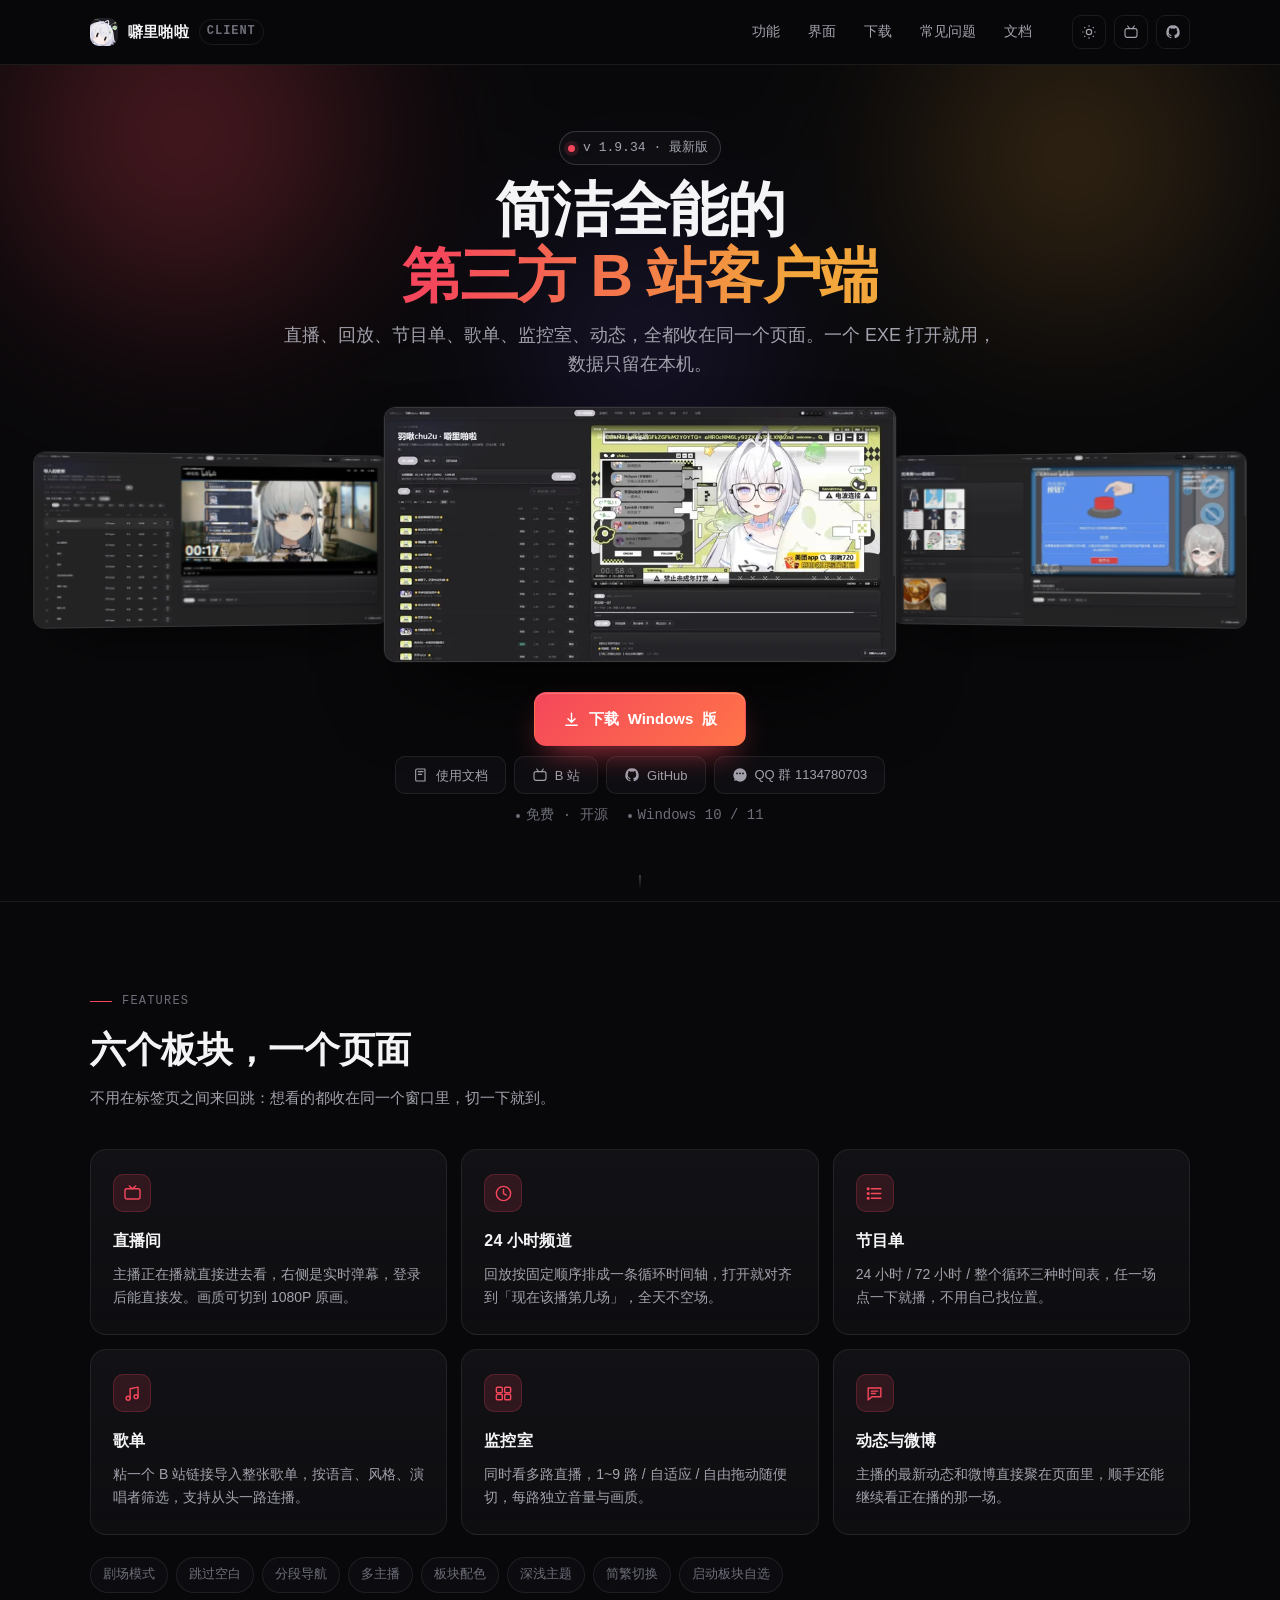
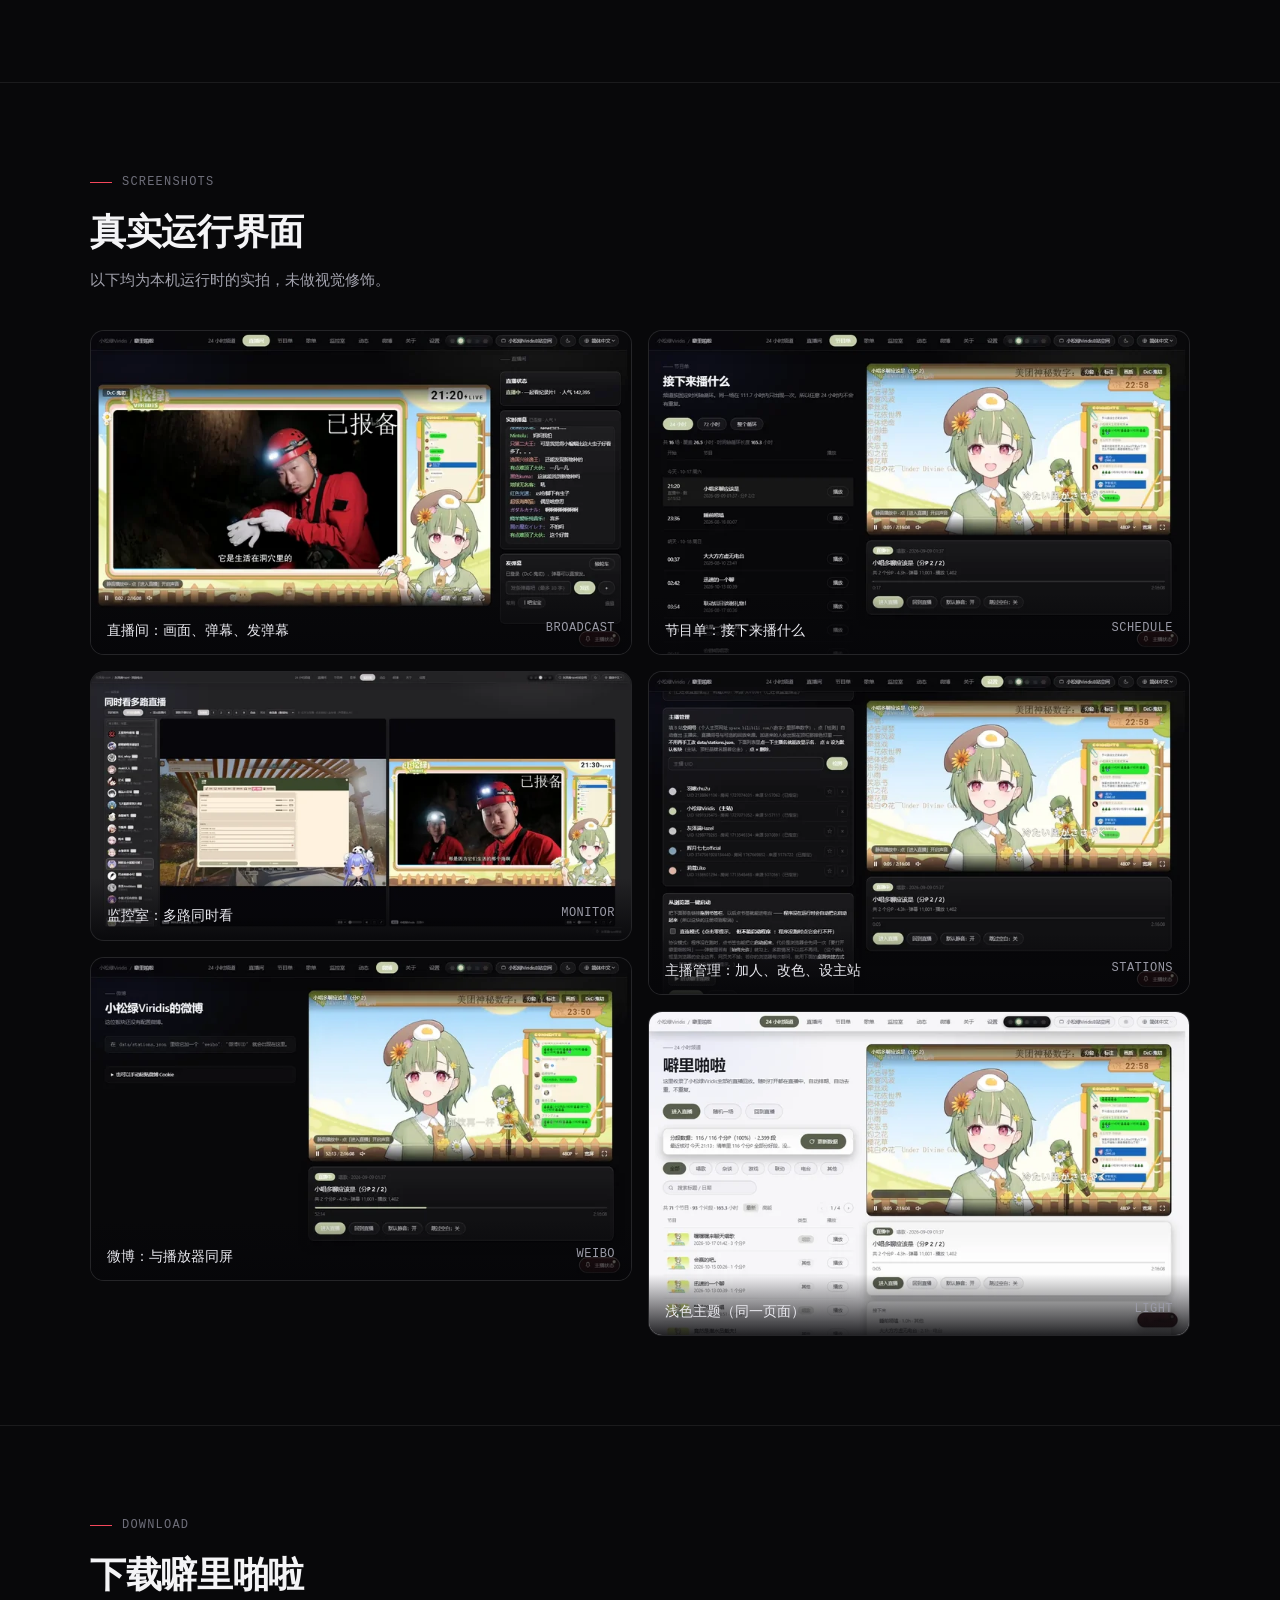
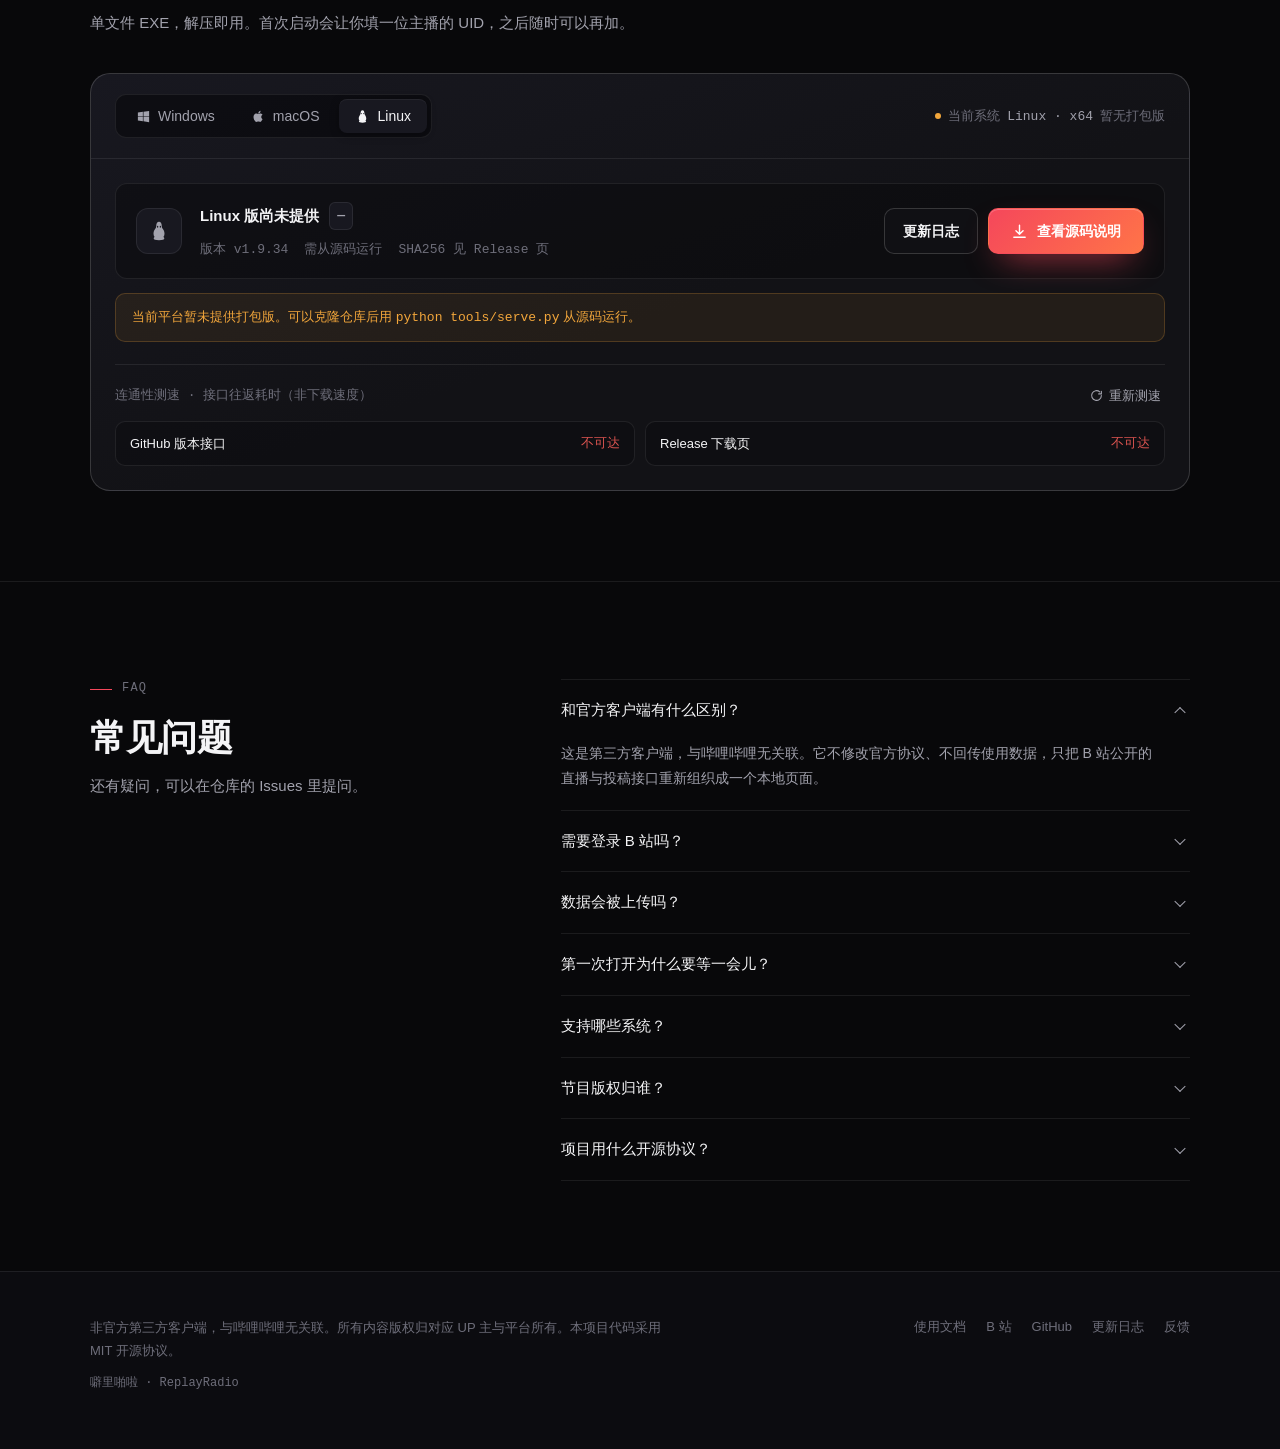
==== site/index.html @ e4dbd7ea "官网：跟随 v1.9.34 更新版本号与软件内更新兜底 version.json" ====
<!DOCTYPE html>
<html lang="zh-CN" data-theme="dark">
<head>
<meta charset="UTF-8" />
<meta name="viewport" content="width=device-width, initial-scale=1" />
<title>噼里啪啦 — 简洁全能的第三方 B 站客户端</title>
<meta name="description" content="噼里啪啦把直播、回放、节目单、歌单、监控室与动态收进同一个页面：一个 EXE 打开即用，不用装插件，数据只留在本机。" />
<meta name="theme-color" content="#08080a" />
<meta property="og:title" content="噼里啪啦 · 第三方 B 站客户端" />
<meta property="og:description" content="简洁全能，让你畅享全新的 B 站体验。六个板块，一个页面。" />
<meta property="og:type" content="website" />
<!-- 官网标签页图标（site/favicon.png）与左上角 logo 同源；EXE/快捷方式图标仍由 tools/make_icon.py 生成 -->
<link rel="icon" type="image/png" href="favicon.png" />
<link rel="apple-touch-icon" href="favicon.png" />
<style>
*,*::before,*::after{box-sizing:border-box}
:root{
  --bg:#08080a; --bg-soft:#0c0c10; --card:#121216; --card-2:#181820;
  --line:rgba(255,255,255,.08); --line-strong:rgba(255,255,255,.16);
  --fg:#f4f4f6; --muted:#a2a2ad; --dim:#6e6e7a;
  --red:#f5475b; --red-soft:rgba(245,71,91,.14); --amber:#f2a63b;
  --radius:16px; --maxw:1180px;
  --font:"PingFang SC","HarmonyOS Sans SC","Microsoft YaHei",-apple-system,BlinkMacSystemFont,"Segoe UI",sans-serif;
  --mono:ui-monospace,"SF Mono","JetBrains Mono",Consolas,monospace;
}
html[data-theme="light"]{
  --bg:#f6f6f8; --bg-soft:#fff; --card:#fff; --card-2:#f1f1f4;
  --line:rgba(12,12,20,.09); --line-strong:rgba(12,12,20,.16);
  --fg:#13131a; --muted:#575763; --dim:#8b8b97;
  --red-soft:rgba(245,71,91,.1);
}
html,body{margin:0}
body{background:var(--bg);color:var(--fg);font-family:var(--font);font-size:16px;line-height:1.65;font-variant-numeric:tabular-nums;
  -webkit-font-smoothing:antialiased;overflow-x:hidden;transition:background .3s,color .3s}
a{color:inherit;text-decoration:none}
img{display:block;max-width:100%}
h1,h2,h3,p{margin:0}
::selection{background:rgba(245,71,91,.3)}

.wrap{max-width:var(--maxw);margin:0 auto;padding:0 clamp(20px,4vw,40px)}

/* ---------- nav ---------- */
.nav{position:sticky;top:0;z-index:50;background:color-mix(in srgb,var(--bg) 78%,transparent);
  border-bottom:1px solid var(--line);backdrop-filter:blur(16px) saturate(140%)}
.nav-in{max-width:var(--maxw);margin:0 auto;padding:0 clamp(20px,4vw,40px);height:64px;
  display:flex;align-items:center;gap:28px}
.brand{display:flex;align-items:center;gap:10px;font-weight:600;letter-spacing:.2px}
.brand svg,.brand .brand-logo{width:28px;height:28px;flex:none}
.brand .brand-logo{border-radius:9px;object-fit:cover;display:block}
.brand b{font-size:15px}
.brand span{font-size:12px;color:var(--dim);font-family:var(--mono);letter-spacing:.08em;
  border:1px solid var(--line);border-radius:999px;padding:2px 7px}
.nav-links{display:flex;gap:4px;margin-left:auto}
.nav-links a{font-size:14px;color:var(--muted);padding:7px 12px;border-radius:8px;transition:.2s}
.nav-links a:hover{color:var(--fg);background:var(--card-2)}
.nav-act{display:flex;align-items:center;gap:8px}
.icon-btn{width:34px;height:34px;display:grid;place-items:center;border:1px solid var(--line);
  background:transparent;color:var(--muted);border-radius:9px;cursor:pointer;transition:.2s}
.icon-btn:hover{color:var(--fg);border-color:var(--line-strong);background:var(--card-2)}
.icon-btn svg{width:16px;height:16px}
html[data-theme="dark"] .i-sun{display:block} html[data-theme="dark"] .i-moon{display:none}
html[data-theme="light"] .i-sun{display:none} html[data-theme="light"] .i-moon{display:block}

/* ---------- hero ---------- */
.hero{position:relative;overflow:hidden;min-height:calc(100svh - 64px);display:flex;align-items:center;
  padding:clamp(20px,2.6vh,36px) 0 clamp(26px,3.4vh,44px)}
.blobs{position:absolute;inset:-20% -10% auto -10%;height:760px;pointer-events:none;z-index:0;filter:blur(70px);
  opacity:.55;transition:opacity .4s}
html[data-theme="light"] .blobs{opacity:.35}
.blobs i{position:absolute;display:block;border-radius:50%}
.blobs i:nth-child(1){width:44vw;height:44vw;left:2%;top:-6%;background:radial-gradient(circle,rgba(245,71,91,.62),transparent 66%);
  animation:drift1 26s ease-in-out infinite alternate}
.blobs i:nth-child(2){width:38vw;height:38vw;right:6%;top:2%;background:radial-gradient(circle,rgba(242,166,59,.42),transparent 68%);
  animation:drift2 31s ease-in-out infinite alternate}
.blobs i:nth-child(3){width:30vw;height:30vw;left:38%;top:34%;background:radial-gradient(circle,rgba(122,92,246,.34),transparent 70%);
  animation:drift3 37s ease-in-out infinite alternate}
@keyframes drift1{to{transform:translate3d(6vw,4vh,0) scale(1.12)}}
@keyframes drift2{to{transform:translate3d(-5vw,6vh,0) scale(1.08)}}
@keyframes drift3{to{transform:translate3d(4vw,-5vh,0) scale(.92)}}
.spot{position:absolute;z-index:1;width:520px;height:520px;left:0;top:0;pointer-events:none;opacity:0;
  background:radial-gradient(circle,rgba(255,255,255,.08),transparent 62%);transform:translate(-50%,-50%);
  transition:opacity .4s}
html[data-theme="light"] .spot{background:radial-gradient(circle,rgba(245,71,91,.1),transparent 62%)}

.hero-wrap{position:relative;z-index:2;display:flex;flex-direction:column;align-items:center;
  text-align:center;width:100%}
.hero-head{max-width:880px}
.chip{display:inline-flex;align-items:center;gap:8px;font-family:var(--mono);font-size:13px;
  color:var(--muted);border:1px solid var(--line-strong);background:color-mix(in srgb,var(--card) 70%,transparent);
  border-radius:999px;padding:5px 12px 5px 8px}
.chip .dot{width:7px;height:7px;border-radius:50%;background:var(--red);box-shadow:0 0 0 4px var(--red-soft);
  animation:pulse 2.4s ease-in-out infinite}
@keyframes pulse{50%{box-shadow:0 0 0 7px transparent}}
h1{font-size:clamp(32px,4.6vw,60px);line-height:1.12;letter-spacing:-.02em;font-weight:700;margin:12px 0 0}
h1 em{font-style:normal;background:linear-gradient(96deg,var(--red) 8%,var(--amber) 82%);
  -webkit-background-clip:text;background-clip:text;color:transparent}
.lede{margin:12px auto 0;font-size:clamp(15px,1.4vw,18px);color:var(--muted);max-width:40em;line-height:1.66}
.cta{display:flex;flex-wrap:wrap;align-items:center;justify-content:center;gap:10px}
.btn{display:inline-flex;align-items:center;gap:9px;height:54px;padding:0 28px;border-radius:12px;
  font-size:15px;font-weight:600;border:1px solid transparent;cursor:pointer;transition:transform .18s,box-shadow .25s,background .25s,border-color .25s}
.btn svg{width:17px;height:17px}
.btn.glow{position:relative;overflow:hidden;color:#fff;
  background:linear-gradient(135deg,#f5475b,#ff7448);
  box-shadow:0 14px 34px -14px rgba(245,71,91,.9),inset 0 1px 0 rgba(255,255,255,.22)}
.btn.glow::after{content:"";position:absolute;inset:0;background:linear-gradient(105deg,transparent 30%,rgba(255,255,255,.35) 48%,transparent 62%);
  transform:translateX(-120%);transition:transform .65s ease}
.btn.glow:hover{transform:translateY(-2px);box-shadow:0 20px 44px -14px rgba(245,71,91,1),inset 0 1px 0 rgba(255,255,255,.28)}
.btn.glow:hover::after{transform:translateX(120%)}
.btn.ghost{background:color-mix(in srgb,var(--card) 80%,transparent);border-color:var(--line-strong);color:var(--fg)}
.btn.ghost:hover{background:var(--card-2);border-color:color-mix(in srgb,var(--fg) 26%,transparent);transform:translateY(-2px)}
.meta-row{display:flex;flex-wrap:wrap;justify-content:center;gap:20px;margin:0;padding:0;list-style:none;
  font-size:14px;color:var(--dim);font-family:var(--mono)}
.meta-row li{display:flex;align-items:center;gap:6px}
.meta-row li::before{content:"";width:4px;height:4px;border-radius:50%;background:var(--dim)}

.hero-stack{position:relative;display:flex;align-items:center;justify-content:center;width:100%;
  margin-top:clamp(6px,1.2vh,14px);perspective:1800px}
.win{position:relative;flex:0 0 auto;border-radius:12px;overflow:hidden;border:1px solid var(--line-strong);
  background:var(--card);box-shadow:0 30px 64px -30px rgba(0,0,0,.9);
  transition:transform .5s cubic-bezier(.2,.7,.2,1),opacity .35s,box-shadow .5s}
html[data-theme="light"] .win{box-shadow:0 30px 64px -34px rgba(20,20,40,.4)}
.win img{display:block;width:100%;height:auto}
.win.main{width:min(clamp(260px,40vw,620px),66vh);z-index:3;
  box-shadow:0 44px 90px -34px rgba(0,0,0,.95),0 0 0 1px rgba(255,255,255,.04)}
.win.side{width:min(clamp(170px,28vw,450px),50vh);z-index:1;opacity:.95}
.win.left{margin-right:-4%;transform:translateY(3%) rotateY(16deg) scale(.94);transform-origin:right center}
.win.right{margin-left:-4%;transform:translateY(3%) rotateY(-16deg) scale(.94);transform-origin:left center}
.win.main:hover{transform:translateY(-5px) scale(1.02)}
.win.left:hover{opacity:1;transform:translateY(1%) rotateY(11deg) scale(.97)}
.win.right:hover{opacity:1;transform:translateY(1%) rotateY(-11deg) scale(.97)}

.hero-foot{margin-top:clamp(10px,1.6vh,20px);display:flex;flex-direction:column;align-items:center;gap:10px}
.linkchips{display:flex;flex-wrap:wrap;justify-content:center;gap:8px}
.linkchip{display:inline-flex;align-items:center;gap:7px;height:38px;padding:0 17px;border-radius:10px;
  border:1px solid var(--line);color:var(--muted);font-size:13px;font-weight:400;
  font-family:var(--font);cursor:pointer;
  background:color-mix(in srgb,var(--card) 70%,transparent);
  transition:transform .2s,color .2s,border-color .2s,background .2s}
.linkchip svg{width:16px;height:16px;flex:none}
.linkchip:hover{color:var(--fg);border-color:color-mix(in srgb,var(--fg) 26%,transparent);
  background:var(--card-2);transform:translateY(-1px)}

.scroll-hint{position:absolute;left:50%;bottom:8px;transform:translateX(-50%);z-index:3;
  display:inline-flex;justify-content:center;padding:4px 10px}
.scroll-hint i{display:block;width:1px;height:14px;background:linear-gradient(var(--dim),transparent);
  animation:hintDrop 2.2s ease-in-out infinite}
@keyframes hintDrop{0%,100%{opacity:.35;transform:translateY(-2px)}50%{opacity:1;transform:translateY(2px)}}

/* ---------- sections ---------- */
.section{position:relative;padding:clamp(52px,7vw,92px) 0;border-top:1px solid var(--line);scroll-margin-top:76px}
.eyebrow{display:flex;align-items:center;gap:10px;font-family:var(--mono);font-size:12px;
  letter-spacing:.1em;color:var(--dim);margin-bottom:16px}
.eyebrow::before{content:"";width:22px;height:1px;background:var(--red)}
h2{font-size:clamp(24px,3.2vw,36px);line-height:1.25;letter-spacing:-.01em;font-weight:700;max-width:22em}
.sub{margin-top:14px;color:var(--muted);max-width:40em;font-size:15px}

.cards{display:grid;grid-template-columns:repeat(3,1fr);gap:14px;margin-top:38px}
.card{position:relative;padding:24px 22px;border:1px solid var(--line);border-radius:var(--radius);
  background:linear-gradient(180deg,var(--card),color-mix(in srgb,var(--card) 60%,transparent));
  transition:transform .25s,border-color .25s,background .25s}
.card:hover{transform:translateY(-4px);border-color:var(--line-strong);background:var(--card-2)}
.card .ic{width:38px;height:38px;border-radius:10px;display:grid;place-items:center;margin-bottom:16px;
  background:var(--red-soft);color:var(--red);border:1px solid rgba(245,71,91,.22)}
.card .ic svg{width:19px;height:19px}
.card h3{font-size:16px;font-weight:600;letter-spacing:.01em}
.card p{margin-top:8px;font-size:14px;color:var(--muted);line-height:1.7}
.card:hover .ic{color:var(--amber);background:rgba(242,166,59,.12);border-color:rgba(242,166,59,.26)}
.pillrow{display:flex;flex-wrap:wrap;gap:8px;margin-top:22px}
.pillrow span{font-family:var(--mono);font-size:13px;color:var(--dim);border:1px solid var(--line);
  border-radius:999px;padding:6px 12px;background:color-mix(in srgb,var(--card) 55%,transparent)}

.gallery{columns:2;column-gap:16px;margin-top:38px}
.gal{position:relative;border:1px solid var(--line);border-radius:14px;overflow:hidden;background:var(--card);
  break-inside:avoid;margin:0 0 16px;
  transition:border-color .25s,transform .45s cubic-bezier(.2,.7,.2,1),box-shadow .45s}
.gal:hover{border-color:var(--line-strong);transform:translateY(-4px) scale(1.05);z-index:2;
  box-shadow:0 30px 66px -28px rgba(0,0,0,.92)}
html[data-theme="light"] .gal:hover{box-shadow:0 30px 66px -30px rgba(20,20,40,.35)}
.gal img{width:100%;height:auto}
.gal figcaption{position:absolute;left:0;right:0;bottom:0;padding:26px 16px 12px;font-size:14px;font-weight:500;color:#e8e8ee;
  background:linear-gradient(transparent,rgba(6,6,9,.88));display:flex;justify-content:space-between;gap:12px}
.gal figcaption span{color:#9a9aa6;font-family:var(--mono);font-size:12px;font-weight:400;letter-spacing:.04em}

/* ---------- download ---------- */
.dl{position:relative;border:1px solid var(--line-strong);border-radius:20px;overflow:hidden;
  background:linear-gradient(160deg,var(--card-2),var(--card) 55%);margin-top:38px}
.dl::before{content:"";position:absolute;inset:-1px -1px auto;height:1px;
  background:linear-gradient(90deg,transparent,rgba(245,71,91,.8),rgba(242,166,59,.7),transparent)}
.dl-top{display:flex;align-items:center;gap:14px;flex-wrap:wrap;padding:20px 24px;border-bottom:1px solid var(--line)}
.dl-tabs{display:flex;gap:4px;padding:4px;border:1px solid var(--line);border-radius:11px;background:color-mix(in srgb,var(--bg) 60%,transparent)}
.dl-tabs button{height:34px;padding:0 16px;border:0;border-radius:8px;background:transparent;color:var(--muted);
  font-family:var(--font);font-size:14px;font-weight:500;cursor:pointer;transition:.2s;display:flex;align-items:center;gap:7px}
.dl-tabs button svg{width:15px;height:15px}
.dl-tabs button[aria-selected="true"]{background:var(--card-2);color:var(--fg);box-shadow:0 1px 0 rgba(255,255,255,.06) inset,0 2px 8px rgba(0,0,0,.35)}
.dl-tabs button:hover:not([aria-selected="true"]){color:var(--fg)}
.detect{margin-left:auto;font-family:var(--mono);font-size:13px;color:var(--dim);display:flex;align-items:center;gap:7px}
.detect b{color:var(--muted);font-weight:500}
.dl-body{padding:24px}
.asset{display:grid;grid-template-columns:auto 1fr auto;gap:18px;align-items:center;padding:18px 20px;
  border:1px solid var(--line);border-radius:12px;background:color-mix(in srgb,var(--bg) 42%,transparent)}
.os-ic{width:46px;height:46px;border-radius:12px;display:grid;place-items:center;background:var(--card-2);
  border:1px solid var(--line);color:var(--muted)}
.os-ic svg{width:22px;height:22px}
.asset h4{margin:0;font-size:15px;font-weight:600;display:flex;align-items:center;gap:10px;flex-wrap:wrap}
.asset h4 code{font-family:var(--mono);font-size:13px;color:var(--muted);background:var(--card-2);
  border:1px solid var(--line);border-radius:6px;padding:2px 7px}
.asset ul{display:flex;flex-wrap:wrap;gap:16px;margin:9px 0 0;padding:0;list-style:none;
  font-size:13px;color:var(--dim);font-family:var(--mono)}
.asset-act{display:flex;align-items:center;gap:10px;justify-content:flex-end}
.asset .btn{height:46px;min-width:136px;justify-content:center;padding:0 22px;font-size:14px;border-radius:10px}
.asset .btn.sm{min-width:0;height:46px;padding:0 18px;font-size:14px}
.warn{margin-top:14px;padding:12px 16px;border-radius:10px;font-size:13px;color:var(--amber);
  background:rgba(242,166,59,.08);border:1px solid rgba(242,166,59,.22);display:none}
.warn.on{display:block}
.mirrors{margin-top:22px;border-top:1px solid var(--line);padding-top:18px}
.mirrors-head{display:flex;align-items:center;justify-content:space-between;gap:12px;flex-wrap:wrap}
.mirrors-head p{font-size:13px;color:var(--dim);font-family:var(--mono)}
.link-btn{background:none;border:0;color:var(--muted);font-family:var(--font);font-size:13px;cursor:pointer;
  display:inline-flex;align-items:center;gap:6px;padding:4px}
.link-btn:hover{color:var(--fg)}
.mirror-list{display:grid;grid-template-columns:repeat(2,1fr);gap:10px;margin-top:12px}
.mirror{display:flex;align-items:center;gap:10px;padding:11px 14px;border:1px solid var(--line);
  border-radius:10px;font-size:13px;background:color-mix(in srgb,var(--bg) 30%,transparent)}
.mirror .nm{flex:1;overflow:hidden;text-overflow:ellipsis;white-space:nowrap}
.mirror .lat{font-family:var(--mono);font-size:13px;color:var(--dim)}
.mirror .lat.ok{color:#4caf7d}.mirror .lat.bad{color:#d9534f}.mirror .lat.run{color:var(--muted)}
/* 国内加速入口：沿用 mirror 行样式，a 标签本身作为可点击下载项 */
.cn-list{display:grid;grid-template-columns:repeat(3,1fr);gap:10px;margin-top:12px}
.cn-item{display:flex;align-items:center;gap:10px;padding:11px 14px;border:1px solid var(--line);
  border-radius:10px;font-size:13px;background:color-mix(in srgb,var(--bg) 30%,transparent);transition:.2s}
.cn-item:hover{border-color:var(--line-strong);background:var(--card-2)}
.cn-item .nm{flex:1;overflow:hidden;text-overflow:ellipsis;white-space:nowrap}
.cn-item .tag{font-family:var(--mono);font-size:12px;color:var(--dim);white-space:nowrap}
.cn-note{margin-top:11px;font-size:12px;line-height:1.7;color:var(--dim)}

/* ---------- faq ---------- */
.faq{display:grid;grid-template-columns:.8fr 1.2fr;gap:clamp(24px,4vw,56px);margin-top:8px}
.faq-list{border-top:1px solid var(--line)}
details{border-bottom:1px solid var(--line)}
details summary{cursor:pointer;list-style:none;padding:18px 34px 18px 0;position:relative;font-size:15px;font-weight:500}
details summary::-webkit-details-marker{display:none}
details summary::after{content:"";position:absolute;right:6px;top:50%;width:8px;height:8px;
  border-right:1.5px solid var(--muted);border-bottom:1.5px solid var(--muted);
  transform:translateY(-70%) rotate(45deg);transition:transform .25s}
details[open] summary::after{transform:translateY(-30%) rotate(225deg)}
details p{padding:0 32px 18px 0;margin:0;font-size:14px;color:var(--muted);line-height:1.8}

/* ---------- footer ---------- */
footer{border-top:1px solid var(--line);padding:44px 0 56px;background:var(--bg-soft)}
.foot{display:flex;justify-content:space-between;gap:28px;flex-wrap:wrap;font-size:13px;color:var(--dim)}
.foot-links{display:flex;gap:20px;flex-wrap:wrap}
.foot-links a:hover{color:var(--fg)}
.foot-note{max-width:44em;line-height:1.8}

.reveal{transition:opacity .7s cubic-bezier(.2,.7,.2,1),transform .7s cubic-bezier(.2,.7,.2,1)}
.reveal:not(.in){opacity:0;transform:translateY(18px)}
@media (prefers-reduced-motion:reduce){
  *{animation-duration:.001ms!important;animation-iteration-count:1!important;transition-duration:.001ms!important}
  .reveal{opacity:1;transform:none}
}
@media (max-height:820px){
  h1{font-size:clamp(30px,3.9vw,48px)}
  .lede{font-size:15px;margin-top:11px}
  .hero-stack{margin-top:8px}
  .hero-foot{margin-top:10px;gap:9px}
  .meta-row{display:none}
}
@media (max-width:980px){
  .win.side{display:none}
  .win.main{width:min(92vw,560px)}
  .scroll-hint{display:none}
  .cards{grid-template-columns:repeat(2,1fr)}
  .faq{grid-template-columns:1fr}
  .nav-links{display:none}
  .blobs{height:520px}
}
@media (max-height:760px){
  .scroll-hint{display:none}
}
@media (max-width:680px){
  .cards{grid-template-columns:1fr}
  .gallery{columns:1}
  .mirror-list,.cn-list{grid-template-columns:1fr}
  .asset{grid-template-columns:1fr;gap:12px}
  .os-ic{display:none}
  .asset-act{grid-column:1/-1;width:100%;justify-content:stretch}
  .asset-act .btn{flex:1 1 0}
  .detect{margin-left:0;width:100%}
  .cta .btn{flex:1 1 100%;justify-content:center}
  .dl-body{padding:18px}
  .meta-row{gap:8px 14px;font-size:13px}
  .frame-bar{height:28px}
}
/* 200% 缩放等极矮视口：主下载按钮必须仍在首屏内（只压缩竖向占位，不改构图与入口） */
@media (max-height:560px){
  .hero{align-items:flex-start;padding:10px 0 14px}
  h1{font-size:clamp(26px,3.2vw,34px);margin-top:8px}
  .lede{margin-top:8px;line-height:1.5}
  .hero-stack{margin-top:6px}
  .win{margin:0}
  .win.main{width:min(36vw,260px)}
  .hero-foot{margin-top:8px}
}
</style>
</head>
<body>

<header class="nav">
  <div class="nav-in">
    <a class="brand" href="#top" aria-label="噼里啪啦 首页">
      <img class="brand-logo" src="assets/brand-logo.webp" alt="" aria-hidden="true" />
      <b>噼里啪啦</b><span>CLIENT</span>
    </a>
    <nav class="nav-links" aria-label="主导航">
      <a href="#features">功能</a>
      <a href="#shots">界面</a>
      <a href="#download">下载</a>
      <a href="#faq">常见问题</a>
      <a href="https://github.com/DcC176/replay-radio#readme" target="_blank" rel="noopener">文档</a>
    </nav>
    <div class="nav-act">
      <button class="icon-btn" id="themeBtn" aria-label="切换深浅主题" title="切换主题">
        <svg class="i-sun" viewBox="0 0 24 24" fill="none" stroke="currentColor" stroke-width="1.7"><circle cx="12" cy="12" r="4"/><path d="M12 2v2M12 20v2M2 12h2M20 12h2M4.9 4.9l1.4 1.4M17.7 17.7l1.4 1.4M19.1 4.9l-1.4 1.4M6.3 17.7l-1.4 1.4"/></svg>
        <svg class="i-moon" viewBox="0 0 24 24" fill="none" stroke="currentColor" stroke-width="1.7"><path d="M20 14.5A8.5 8.5 0 0 1 9.5 4a8.5 8.5 0 1 0 10.5 10.5z"/></svg>
      </button>
      <a class="icon-btn" href="https://space.bilibili.com/378582162" target="_blank" rel="noopener" aria-label="B 站主页" title="B 站主页">
        <svg viewBox="0 0 24 24" fill="none" stroke="currentColor" stroke-width="1.7" stroke-linecap="round" stroke-linejoin="round"><rect x="3" y="7" width="18" height="13" rx="3"/><path d="M7 3l3 4M17 3l-3 4"/></svg>
      </a>
      <a class="icon-btn" href="https://github.com/DcC176/replay-radio" target="_blank" rel="noopener" aria-label="GitHub 仓库">
        <svg viewBox="0 0 24 24" fill="currentColor"><path d="M12 2a10 10 0 0 0-3.16 19.49c.5.09.68-.22.68-.48v-1.7c-2.78.6-3.37-1.34-3.37-1.34-.45-1.16-1.11-1.47-1.11-1.47-.9-.62.07-.6.07-.6 1 .07 1.53 1.03 1.53 1.03.9 1.52 2.34 1.08 2.91.83.09-.65.35-1.09.63-1.34-2.22-.25-4.55-1.11-4.55-4.94 0-1.09.39-1.98 1.03-2.68-.1-.25-.45-1.27.1-2.65 0 0 .84-.27 2.75 1.02a9.5 9.5 0 0 1 5 0c1.91-1.29 2.75-1.02 2.75-1.02.55 1.38.2 2.4.1 2.65.64.7 1.03 1.59 1.03 2.68 0 3.84-2.34 4.69-4.57 4.93.36.31.68.92.68 1.85v2.74c0 .27.18.58.69.48A10 10 0 0 0 12 2z"/></svg>
      </a>
    </div>
  </div>
</header>

<main id="top">

<section class="hero">
  <div class="blobs" aria-hidden="true"><i></i><i></i><i></i></div>
  <div class="spot" id="spot" aria-hidden="true"></div>
  <div class="wrap hero-wrap">
    <div class="hero-head">
      <span class="chip"><span class="dot" aria-hidden="true"></span>v<span id="verChip">1.0.68</span> · 最新版</span>
      <h1>简洁全能的<br /><em>第三方 B 站客户端</em></h1>
      <p class="lede">直播、回放、节目单、歌单、监控室、动态，全都收在同一个页面。<span style="white-space:nowrap">一个 EXE 打开就用</span>，数据只留在本机。</p>
    </div>

    <div class="hero-stack">
      <figure class="win side left">
        <img src="assets/app-playlist.webp" srcset="assets/app-playlist-720.webp 720w, assets/app-playlist.webp 1440w" sizes="(max-width:820px) 28vw, (max-width:1600px) 28vw, 450px" alt="歌单：导入整张 B 站歌单并按语言、风格、演唱者筛选" width="1920" height="953" />
      </figure>
      <figure class="win main">
        <img src="assets/app-live.webp" srcset="assets/app-live-720.webp 720w, assets/app-live.webp 1440w" sizes="(max-width:820px) 92vw, 620px" alt="24 小时频道：左侧节目单、正在播放与接下来，右侧播放器与弹幕" width="1920" height="953" fetchpriority="high" />
      </figure>
      <figure class="win side right">
        <img src="assets/app-dynamic.webp" srcset="assets/app-dynamic-720.webp 720w, assets/app-dynamic.webp 1440w" sizes="(max-width:820px) 28vw, (max-width:1600px) 28vw, 450px" alt="动态：主播的最新动态聚在页面里" width="1920" height="953" />
      </figure>
    </div>

    <div class="hero-foot">
      <div class="cta">
        <a class="btn glow" id="dlBtn" href="https://github.com/DcC176/replay-radio/releases/latest">
          <svg viewBox="0 0 24 24" fill="none" stroke="currentColor" stroke-width="2" stroke-linecap="round" stroke-linejoin="round"><path d="M12 3v12M7 11l5 5 5-5M4 20h16"/></svg>
          下载 <span id="osLabel">Windows</span> 版
        </a>
      </div>
      <div class="linkchips">
        <a class="linkchip" href="https://github.com/DcC176/replay-radio#readme" target="_blank" rel="noopener">
          <svg viewBox="0 0 24 24" fill="none" stroke="currentColor" stroke-width="1.7" stroke-linecap="round" stroke-linejoin="round"><path d="M4 19V5a2 2 0 0 1 2-2h12v18H6a2 2 0 0 1-2-2z"/><path d="M8 7h7M8 11h5"/></svg>
          使用文档
        </a>
        <a class="linkchip" href="https://space.bilibili.com/378582162" target="_blank" rel="noopener">
          <svg viewBox="0 0 24 24" fill="none" stroke="currentColor" stroke-width="1.7" stroke-linecap="round" stroke-linejoin="round"><rect x="3" y="7" width="18" height="13" rx="3"/><path d="M7 3l3 4M17 3l-3 4"/></svg>
          B 站
        </a>
        <a class="linkchip" href="https://github.com/DcC176/replay-radio" target="_blank" rel="noopener">
          <svg viewBox="0 0 24 24" fill="currentColor"><path d="M12 2a10 10 0 0 0-3.16 19.49c.5.09.68-.22.68-.48v-1.7c-2.78.6-3.37-1.34-3.37-1.34-.45-1.16-1.11-1.47-1.11-1.47-.9-.62.07-.6.07-.6 1 .07 1.53 1.03 1.53 1.03.9 1.52 2.34 1.08 2.91.83.09-.65.35-1.09.63-1.34-2.22-.25-4.55-1.11-4.55-4.94 0-1.09.39-1.98 1.03-2.68-.1-.25-.45-1.27.1-2.65 0 0 .84-.27 2.75 1.02a9.5 9.5 0 0 1 5 0c1.91-1.29 2.75-1.02 2.75-1.02.55 1.38.2 2.4.1 2.65.64.7 1.03 1.59 1.03 2.68 0 3.84-2.34 4.69-4.57 4.93.36.31.68.92.68 1.85v2.74c0 .27.18.58.69.48A10 10 0 0 0 12 2z"/></svg>
          GitHub
        </a>
        <button class="linkchip" id="qqChip" type="button" title="点击复制群号">
          <svg viewBox="0 0 24 24" fill="currentColor"><path d="M12 2a10 10 0 0 0-10 10c0 2.3.8 4.4 2.1 6.1L3 21l3.2-1.1A9.96 9.96 0 0 0 12 22a10 10 0 0 0 10-10A10 10 0 0 0 12 2zM7.5 11a1.3 1.3 0 1 1 0-2.6 1.3 1.3 0 0 1 0 2.6zm4.5 0a1.3 1.3 0 1 1 0-2.6 1.3 1.3 0 0 1 0 2.6zm4.5 0a1.3 1.3 0 1 1 0-2.6 1.3 1.3 0 0 1 0 2.6z"/></svg>
          <span id="qqChipLabel">QQ 群 1134780703</span>
        </button>
      </div>
      <ul class="meta-row">
        <li>免费 · 开源</li><li>Windows 10 / 11</li>
      </ul>
    </div>
  </div>
  <a class="scroll-hint" href="#features" aria-label="向下滚动查看功能"><i></i></a>
</section>

<section class="section" id="features">
  <div class="wrap">
    <div class="reveal">
      <p class="eyebrow">FEATURES</p>
      <h2>六个板块，一个页面</h2>
      <p class="sub">不用在标签页之间来回跳：想看的都收在同一个窗口里，切一下就到。</p>
    </div>
    <div class="cards">
      <article class="card reveal">
        <div class="ic"><svg viewBox="0 0 24 24" fill="none" stroke="currentColor" stroke-width="1.8" stroke-linecap="round" stroke-linejoin="round"><rect x="2.5" y="6" width="19" height="13" rx="2.5"/><path d="M8 2.5L12 6l4-3.5"/></svg></div>
        <h3>直播间</h3>
        <p>主播正在播就直接进去看，右侧是实时弹幕，登录后能直接发。画质可切到 1080P 原画。</p>
      </article>
      <article class="card reveal">
        <div class="ic"><svg viewBox="0 0 24 24" fill="none" stroke="currentColor" stroke-width="1.8" stroke-linecap="round"><circle cx="12" cy="12" r="9"/><path d="M12 7v5l3.5 2"/></svg></div>
        <h3>24 小时频道</h3>
        <p>回放按固定顺序排成一条循环时间轴，打开就对齐到「现在该播第几场」，全天不空场。</p>
      </article>
      <article class="card reveal">
        <div class="ic"><svg viewBox="0 0 24 24" fill="none" stroke="currentColor" stroke-width="1.8" stroke-linecap="round"><path d="M8 6h12M8 12h12M8 18h12"/><circle cx="4" cy="6" r="1.1" fill="currentColor"/><circle cx="4" cy="12" r="1.1" fill="currentColor"/><circle cx="4" cy="18" r="1.1" fill="currentColor"/></svg></div>
        <h3>节目单</h3>
        <p>24 小时 / 72 小时 / 整个循环三种时间表，任一场点一下就播，不用自己找位置。</p>
      </article>
      <article class="card reveal">
        <div class="ic"><svg viewBox="0 0 24 24" fill="none" stroke="currentColor" stroke-width="1.8" stroke-linecap="round" stroke-linejoin="round"><path d="M9 18V6l10-2v12"/><circle cx="6.5" cy="18" r="2.5"/><circle cx="16.5" cy="16" r="2.5"/></svg></div>
        <h3>歌单</h3>
        <p>粘一个 B 站链接导入整张歌单，按语言、风格、演唱者筛选，支持从头一路连播。</p>
      </article>
      <article class="card reveal">
        <div class="ic"><svg viewBox="0 0 24 24" fill="none" stroke="currentColor" stroke-width="1.8" stroke-linejoin="round"><rect x="3" y="4" width="7.5" height="7" rx="1.5"/><rect x="13.5" y="4" width="7.5" height="7" rx="1.5"/><rect x="3" y="13" width="7.5" height="7" rx="1.5"/><rect x="13.5" y="13" width="7.5" height="7" rx="1.5"/></svg></div>
        <h3>监控室</h3>
        <p>同时看多路直播，1~9 路 / 自适应 / 自由拖动随便切，每路独立音量与画质。</p>
      </article>
      <article class="card reveal">
        <div class="ic"><svg viewBox="0 0 24 24" fill="none" stroke="currentColor" stroke-width="1.8" stroke-linecap="round" stroke-linejoin="round"><path d="M4 5h16v11H9l-5 4z"/><path d="M8 9h8M8 12h5"/></svg></div>
        <h3>动态与微博</h3>
        <p>主播的最新动态和微博直接聚在页面里，顺手还能继续看正在播的那一场。</p>
      </article>
    </div>
    <div class="pillrow reveal">
      <span>剧场模式</span><span>跳过空白</span><span>分段导航</span><span>多主播</span>
      <span>板块配色</span><span>深浅主题</span><span>简繁切换</span><span>启动板块自选</span>
    </div>
  </div>
</section>

<section class="section" id="shots">
  <div class="wrap">
    <div class="reveal">
      <p class="eyebrow">SCREENSHOTS</p>
      <h2>真实运行界面</h2>
      <p class="sub">以下均为本机运行时的实拍，未做视觉修饰。</p>
    </div>
    <div class="gallery">
      <figure class="gal reveal">
        <img src="assets/app-broadcast.webp" srcset="assets/app-broadcast-720.webp 720w, assets/app-broadcast.webp 1440w" sizes="(max-width:680px) 92vw, (max-width:1236px) 45vw, 542px" alt="直播间：左侧直播画面与实时弹幕，右侧是直播状态与发弹幕框" width="1920" height="953" loading="lazy" />
        <figcaption>直播间：画面、弹幕、发弹幕<span>BROADCAST</span></figcaption>
      </figure>
      <figure class="gal reveal">
        <img src="assets/app-monitor.webp" srcset="assets/app-monitor-720.webp 720w, assets/app-monitor.webp 1440w" sizes="(max-width:680px) 92vw, (max-width:1236px) 45vw, 542px" alt="监控室：同时看多路直播，布局与音量可分别设置" width="1920" height="953" loading="lazy" />
        <figcaption>监控室：多路同时看<span>MONITOR</span></figcaption>
      </figure>
      <figure class="gal reveal">
        <img src="assets/app-weibo.webp" srcset="assets/app-weibo-720.webp 720w, assets/app-weibo.webp 1440w" sizes="(max-width:680px) 92vw, (max-width:1236px) 45vw, 542px" alt="微博板块：左侧为板块配置，右侧仍可继续播放当前节目" width="1920" height="953" loading="lazy" />
        <figcaption>微博：与播放器同屏<span>WEIBO</span></figcaption>
      </figure>
      <figure class="gal reveal">
        <img src="assets/app-schedule.webp" srcset="assets/app-schedule-720.webp 720w, assets/app-schedule.webp 1440w" sizes="(max-width:680px) 92vw, (max-width:1236px) 45vw, 542px" alt="节目单：24 小时、72 小时与整个循环的时间表，任一场点一下就播" width="1920" height="953" loading="lazy" />
        <figcaption>节目单：接下来播什么<span>SCHEDULE</span></figcaption>
      </figure>
      <figure class="gal reveal">
        <img src="assets/app-stations.webp" srcset="assets/app-stations-720.webp 720w, assets/app-stations.webp 1440w" sizes="(max-width:680px) 92vw, (max-width:1236px) 45vw, 542px" alt="设置里的主播管理：添加主播、改板块颜色、设默认板块" width="1920" height="953" loading="lazy" />
        <figcaption>主播管理：加人、改色、设主站<span>STATIONS</span></figcaption>
      </figure>
      <figure class="gal reveal">
        <img src="assets/app-light.webp" srcset="assets/app-light-720.webp 720w, assets/app-light.webp 1440w" sizes="(max-width:680px) 92vw, (max-width:1236px) 45vw, 542px" alt="同一个板块在浅色主题下的配色" width="1920" height="953" loading="lazy" />
        <figcaption>浅色主题（同一页面）<span>LIGHT</span></figcaption>
      </figure>
    </div>
  </div>
</section>

<section class="section" id="download">
  <div class="wrap">
    <div class="reveal">
      <p class="eyebrow">DOWNLOAD</p>
      <h2>下载噼里啪啦</h2>
      <p class="sub">单文件 EXE，解压即用。首次启动会让你填一位主播的 UID，之后随时可以再加。</p>
    </div>

    <div class="dl reveal">
      <div class="dl-top">
        <div class="dl-tabs" role="tablist" aria-label="选择平台">
          <button role="tab" aria-selected="true" data-plat="win">
            <svg viewBox="0 0 24 24" fill="currentColor"><path d="M3 5.5l8-1.1v7.1H3zM12 4.3L21 3v8.5h-9zM3 12.5h8v7.1l-8-1.1zM12 12.5h9V21l-9-1.3z"/></svg>Windows
          </button>
          <button role="tab" aria-selected="false" data-plat="mac">
            <svg viewBox="0 0 24 24" fill="currentColor"><path d="M16.4 12.6c0-2.3 1.9-3.4 2-3.5-1.1-1.6-2.8-1.8-3.4-1.8-1.5-.1-2.8.8-3.5.8s-1.8-.8-3-.8c-1.5 0-2.9.9-3.7 2.3-1.6 2.7-.4 6.7 1.1 8.9.7 1.1 1.6 2.3 2.8 2.2 1.1 0 1.5-.7 2.9-.7s1.7.7 2.9.7c1.2 0 2-1.1 2.7-2.2.9-1.3 1.2-2.5 1.3-2.6-.1 0-2.1-.8-2.1-3.3zM14.3 5.9c.6-.8 1.1-1.9 1-3-.9 0-2 .6-2.7 1.4-.6.7-1.1 1.8-1 2.9 1 .1 2-.5 2.7-1.3z"/></svg>macOS
          </button>
          <button role="tab" aria-selected="false" data-plat="linux">
            <svg viewBox="0 0 24 24" fill="currentColor"><path d="M12 2c-2 0-3 2-3 4.5 0 1.6-.6 2.3-1.3 3.4C6.8 11.2 6 12.8 6 15c0 1.4.4 2.6 1.2 3.6-.5.4-1 .9-1 1.5 0 1 1.9 1.9 5.8 1.9s5.8-.9 5.8-1.9c0-.6-.5-1.1-1-1.5.8-1 1.2-2.2 1.2-3.6 0-2.2-.8-3.8-1.7-5.1C15.6 8.8 15 8.1 15 6.5 15 4 14 2 12 2zm-1.5 4.2c.4 0 .7.5.7 1.1s-.3 1.1-.7 1.1-.7-.5-.7-1.1.3-1.1.7-1.1zm3 0c.4 0 .7.5.7 1.1s-.3 1.1-.7 1.1-.7-.5-.7-1.1.3-1.1.7-1.1z"/></svg>Linux
          </button>
        </div>
        <div class="detect" id="detect"><span class="dot" style="width:6px;height:6px;border-radius:50%;background:#4caf7d;display:inline-block"></span>正在检测当前系统…</div>
      </div>

      <div class="dl-body">
        <div class="asset">
          <div class="os-ic" id="assetIcon" aria-hidden="true">
            <svg viewBox="0 0 24 24" fill="currentColor"><path d="M3 5.5l8-1.1v7.1H3zM12 4.3L21 3v8.5h-9zM3 12.5h8v7.1l-8-1.1zM12 12.5h9V21l-9-1.3z"/></svg>
          </div>
          <div>
            <h4 id="assetName">ReplayRadio-v1.0.68.exe <code id="assetArch">x64</code></h4>
            <ul>
              <li id="assetVer">版本 v1.0.68</li>
              <li id="assetSize">体积约 55 MB</li>
              <li>SHA256 见 Release 页</li>
            </ul>
          </div>
          <div class="asset-act">
            <a class="btn ghost sm" href="https://github.com/DcC176/replay-radio/releases" target="_blank" rel="noopener">更新日志</a>
            <a class="btn glow" id="assetBtn" href="https://github.com/DcC176/replay-radio/releases/latest">
              <svg viewBox="0 0 24 24" fill="none" stroke="currentColor" stroke-width="2" stroke-linecap="round" stroke-linejoin="round"><path d="M12 3v12M7 11l5 5 5-5M4 20h16"/></svg>
              <span id="assetBtnLabel">下载</span>
            </a>
          </div>
        </div>
        <div class="warn" id="platWarn">当前平台暂未提供打包版。可以克隆仓库后用 <code>python tools/serve.py</code> 从源码运行。</div>

        <div class="mirrors" id="cnFast">
          <div class="mirrors-head">
            <p>国内加速下载 · 点选任一入口即可下载同一个安装包</p>
          </div>
          <div class="cn-list" id="cnList">
            <a class="cn-item" id="cnGhProxy" href="https://github.com/DcC176/replay-radio/releases/latest" target="_blank" rel="noopener">
              <span class="nm">GH-Proxy 加速</span><span class="tag">gh-proxy.com</span></a>
            <a class="cn-item" id="cnGhFast" href="https://github.com/DcC176/replay-radio/releases/latest" target="_blank" rel="noopener">
              <span class="nm">GhFast 加速</span><span class="tag">ghfast.top</span></a>
            <a class="cn-item" id="cnGhproxyNet" href="https://github.com/DcC176/replay-radio/releases/latest" target="_blank" rel="noopener">
              <span class="nm">GHProxy.net 加速</span><span class="tag">ghproxy.net</span></a>
          </div>
          <p class="cn-note">适用于在中国大陆、直连 GitHub 下载慢或超时的用户：三个入口由公共镜像中转同一个官方安装包，无需访问境外节点。文件未经本项目托管，下载后请核对 Release 页的 SHA-256；若某入口失效，换用其他入口或上方官方链接。</p>
        </div>

        <div class="mirrors">
          <div class="mirrors-head">
            <p>连通性测速 · 接口往返耗时（非下载速度）</p>
            <button class="link-btn" id="retest">
              <svg width="13" height="13" viewBox="0 0 24 24" fill="none" stroke="currentColor" stroke-width="2" stroke-linecap="round"><path d="M21 12a9 9 0 1 1-3-6.7M21 4v5h-5"/></svg>
              重新测速
            </button>
          </div>
          <div class="mirror-list" id="mirrors">
            <div class="mirror" data-url="https://api.github.com/repos/DcC176/replay-radio" data-mode="cors">
              <span class="nm">GitHub 版本接口</span><span class="lat run">待测</span>
            </div>
            <div class="mirror" data-url="https://github.com/DcC176/replay-radio/releases/latest" data-mode="nocors">
              <span class="nm">Release 下载页</span><span class="lat run">待测</span>
            </div>
          </div>
        </div>
      </div>
    </div>
  </div>
</section>

<section class="section" id="faq">
  <div class="wrap faq">
    <div class="reveal">
      <p class="eyebrow">FAQ</p>
      <h2>常见问题</h2>
      <p class="sub">还有疑问，可以在仓库的 Issues 里提问。</p>
    </div>
    <div class="faq-list reveal">
      <details open>
        <summary>和官方客户端有什么区别？</summary>
        <p>这是第三方客户端，与哔哩哔哩无关联。它不修改官方协议、不回传使用数据，只把 B 站公开的直播与投稿接口重新组织成一个本地页面。</p>
      </details>
      <details>
        <summary>需要登录 B 站吗？</summary>
        <p>登录后才能取到 1080P 并发弹幕。可以在页内扫码登录，凭据只写入本机数据目录，不会上传到任何地方。</p>
      </details>
      <details>
        <summary>数据会被上传吗？</summary>
        <p>不会。程序只在本机起一个服务（127.0.0.1），接口请求与媒体流都由它代取再转给页面。卸载时删掉数据目录即可清理干净。</p>
      </details>
      <details>
        <summary>第一次打开为什么要等一会儿？</summary>
        <p>首次需要拉取主播的节目单与分 P 详情，并生成分段索引，通常几十秒。之后读取本地缓存，打开即可播放。</p>
      </details>
      <details>
        <summary>支持哪些系统？</summary>
        <p>打包版提供 Windows 10 / 11 x64。macOS 与 Linux 可以用源码运行（只需 Python 3.9+，无第三方依赖），尚未提供预编译包。</p>
      </details>
      <details>
        <summary>节目版权归谁？</summary>
        <p>所有内容版权归对应 UP 主与平台所有。本项目只是把公开可访问的内容重新编排播放，不存储、不分发视频文件。</p>
      </details>
      <details>
        <summary>项目用什么开源协议？</summary>
        <p>本项目代码采用 <a href="https://github.com/DcC176/replay-radio/blob/main/LICENSE" target="_blank" rel="noopener">MIT 协议</a>；页面与程序内的第三方组件各有其许可，详见仓库中的说明。MIT 允许商用与修改，但内容版权仍归对应 UP 主与平台所有。</p>
      </details>
    </div>
  </div>
</section>

</main>

<footer>
  <div class="wrap foot">
    <div>
      <p class="foot-note">非官方第三方客户端，与哔哩哔哩无关联。所有内容版权归对应 UP 主与平台所有。本项目代码采用 MIT 开源协议。</p>
      <p style="margin-top:12px;font-family:var(--mono);font-size:12px">噼里啪啦 · ReplayRadio</p>
    </div>
    <nav class="foot-links" aria-label="页脚导航">
      <a href="https://github.com/DcC176/replay-radio#readme" target="_blank" rel="noopener">使用文档</a>
      <a href="https://space.bilibili.com/378582162" target="_blank" rel="noopener">B 站</a>
      <a href="https://github.com/DcC176/replay-radio" target="_blank" rel="noopener">GitHub</a>
      <a href="https://github.com/DcC176/replay-radio/releases" target="_blank" rel="noopener">更新日志</a>
      <a href="https://github.com/DcC176/replay-radio/issues" target="_blank" rel="noopener">反馈</a>
    </nav>
  </div>
</footer>

<script>
(function(){
  "use strict";
  var REPO = "DcC176/replay-radio";

  /* ⚠️ 发版时只改这三行：版本号 / 安装包体积。下载地址与文件名会自动拼出来。
     改完记得同步 index.html 顶部静态文案里的 v1.0.35（无 JS 时显示）。 */
  var VERSION = "1.9.34";
  var ASSET_SIZE_MB = 53;
  var ASSET_NAME = "ReplayRadio-v" + VERSION + ".exe";
  var ASSET_URL = "https://github.com/" + REPO + "/releases/download/v" + VERSION + "/" + ASSET_NAME;
  /* 国内加速：公共镜像前缀 + 同一个官方安装包；任一失效不影响其余入口。 */
  var CN_MIRRORS = [
    ["cnGhProxy", "https://gh-proxy.com/"],
    ["cnGhFast", "https://ghfast.top/"],
    ["cnGhproxyNet", "https://ghproxy.net/"]
  ];

  function applyVersion(){
    document.getElementById("verChip").textContent = VERSION;
    document.getElementById("assetName").firstChild.nodeValue = ASSET_NAME + " ";
    document.getElementById("assetVer").textContent = "版本 v" + VERSION;
    document.getElementById("assetSize").textContent = "体积约 " + ASSET_SIZE_MB + " MB";
    document.getElementById("dlBtn").href = ASSET_URL;
    CN_MIRRORS.forEach(function(m){
      document.getElementById(m[0]).href = m[1] + ASSET_URL;
    });
  }

  /* ---------- theme ---------- */
  var root = document.documentElement;
  try {
    var saved = localStorage.getItem("rr-theme");
    if (saved === "light" || saved === "dark") root.setAttribute("data-theme", saved);
  } catch (e) {}
  var themeBtn = document.getElementById("themeBtn");
  themeBtn.addEventListener("click", function(){
    var next = root.getAttribute("data-theme") === "dark" ? "light" : "dark";
    root.setAttribute("data-theme", next);
    try { localStorage.setItem("rr-theme", next); } catch (e) {}
  });

  /* ---------- QQ 群号一键复制 ---------- */
  var qqChip = document.getElementById("qqChip");
  var qqTimer;
  qqChip.addEventListener("click", function(){
    navigator.clipboard.writeText("1134780703").then(function(){
      var label = document.getElementById("qqChipLabel");
      label.textContent = "已复制群号 ✓";
      clearTimeout(qqTimer);
      qqTimer = setTimeout(function(){ label.textContent = "QQ 群 1134780703"; }, 1600);
    });
  });

  /* ---------- reveal on scroll ---------- */
  var io = new IntersectionObserver(function(entries){
    entries.forEach(function(en){
      if (en.isIntersecting) { en.target.classList.add("in"); io.unobserve(en.target); }
    });
  }, { rootMargin: "0px 0px -8% 0px", threshold: 0.08 });
  document.querySelectorAll(".reveal").forEach(function(el){ io.observe(el); });

  /* ---------- hero spotlight ---------- */
  var spot = document.getElementById("spot");
  var hero = document.querySelector(".hero");
  if (window.matchMedia("(pointer:fine)").matches && !window.matchMedia("(prefers-reduced-motion:reduce)").matches) {
    hero.addEventListener("pointermove", function(e){
      var r = hero.getBoundingClientRect();
      spot.style.opacity = "0.55";
      spot.style.transform = "translate(" + (e.clientX - r.left) + "px," + (e.clientY - r.top) + "px) translate(-50%,-50%)";
    });
  }

  /* ---------- platform detect ---------- */
  function detectPlatform(){
    var ua = navigator.userAgent;
    var plat = navigator.userAgentData && navigator.userAgentData.platform ? navigator.userAgentData.platform : navigator.platform || "";
    var p = "win";
    if (/mac/i.test(plat) || /Mac OS X/i.test(ua)) p = "mac";
    else if (/linux/i.test(plat) || /Linux/i.test(ua)) p = "linux";
    var arch = /arm64|aarch64/i.test(ua) ? "arm64" : "x64";
    return { plat: p, arch: arch, label: p === "win" ? "Windows" : p === "mac" ? "macOS" : "Linux" };
  }
  var sys = detectPlatform();
  var detectEl = document.getElementById("detect");
  var platBtns = Array.prototype.slice.call(document.querySelectorAll(".dl-tabs button"));
  var osLabel = document.getElementById("osLabel");

  function render(plat){
    platBtns.forEach(function(b){ b.setAttribute("aria-selected", String(b.dataset.plat === plat)); });
    var ok = plat === "win";
    var tabIcon = document.querySelector('.dl-tabs button[data-plat="' + plat + '"] svg');
    if (tabIcon) document.getElementById("assetIcon").innerHTML = tabIcon.outerHTML;
    document.getElementById("assetName").firstChild.nodeValue =
      (plat === "win" ? ASSET_NAME : (plat === "mac" ? "macOS 版尚未提供" : "Linux 版尚未提供")) + " ";
    document.getElementById("assetArch").textContent = plat === "win" ? "x64" : "—";
    document.getElementById("assetVer").textContent = "版本 v" + VERSION;
    document.getElementById("assetSize").textContent = plat === "win" ? "体积约 " + ASSET_SIZE_MB + " MB" : "需从源码运行";
    document.getElementById("platWarn").classList.toggle("on", !ok);
    document.getElementById("cnFast").hidden = !ok;
    var btn = document.getElementById("assetBtn");
    btn.href = ok ? ASSET_URL : "https://github.com/" + REPO;
    document.getElementById("assetBtnLabel").textContent = ok ? "下载" : "查看源码说明";
  }

  platBtns.forEach(function(b){
    b.addEventListener("click", function(){ render(b.dataset.plat); });
  });

  if (sys.plat === "win") {
    detectEl.innerHTML = '<span style="width:6px;height:6px;border-radius:50%;background:#4caf7d;display:inline-block"></span>已检测 <b>' + sys.label + " · " + sys.arch + "</b>";
  } else {
    detectEl.innerHTML = '<span style="width:6px;height:6px;border-radius:50%;background:#f2a63b;display:inline-block"></span>当前系统 <b>' + sys.label + " · " + sys.arch + "</b> 暂无打包版";
    osLabel.textContent = "Windows";
  }
  applyVersion();
  render(sys.plat === "win" ? "win" : sys.plat);

  /* ---------- mirror latency ---------- */
  function testOne(el){
    var url = el.dataset.url;
    var mode = el.dataset.mode || "cors";
    var lat = el.querySelector(".lat");
    lat.textContent = "…"; lat.className = "lat run";
    var t0 = performance.now();
    var ctrl = new AbortController();
    var timer = setTimeout(function(){ ctrl.abort(); }, 6000);
    var opt = { signal: ctrl.signal, cache: "no-store" };
    if (mode === "nocors") { opt.mode = "no-cors"; opt.method = "HEAD"; }
    fetch(url + (url.indexOf("?") > -1 ? "&" : "?") + "t=" + Date.now(), opt)
      .then(function(r){
        clearTimeout(timer);
        var ms = Math.round(performance.now() - t0);
        var reachable = r.ok || r.type === "opaque";
        lat.textContent = reachable ? ms + " ms" : "HTTP " + r.status;
        lat.className = "lat " + (reachable ? "ok" : "bad");
      })
      .catch(function(){
        clearTimeout(timer);
        lat.textContent = "不可达"; lat.className = "lat bad";
      });
  }
  function runTests(){
    Array.prototype.forEach.call(document.querySelectorAll(".mirror"), function(el){ testOne(el); });
  }
  document.getElementById("retest").addEventListener("click", runTests);
  var started = false;
  var mIo = new IntersectionObserver(function(en){
    if (en[0].isIntersecting && !started) { started = true; runTests(); mIo.disconnect(); }
  }, { threshold: 0.3 });
  mIo.observe(document.getElementById("mirrors"));
})();
</script>
</body>
</html>
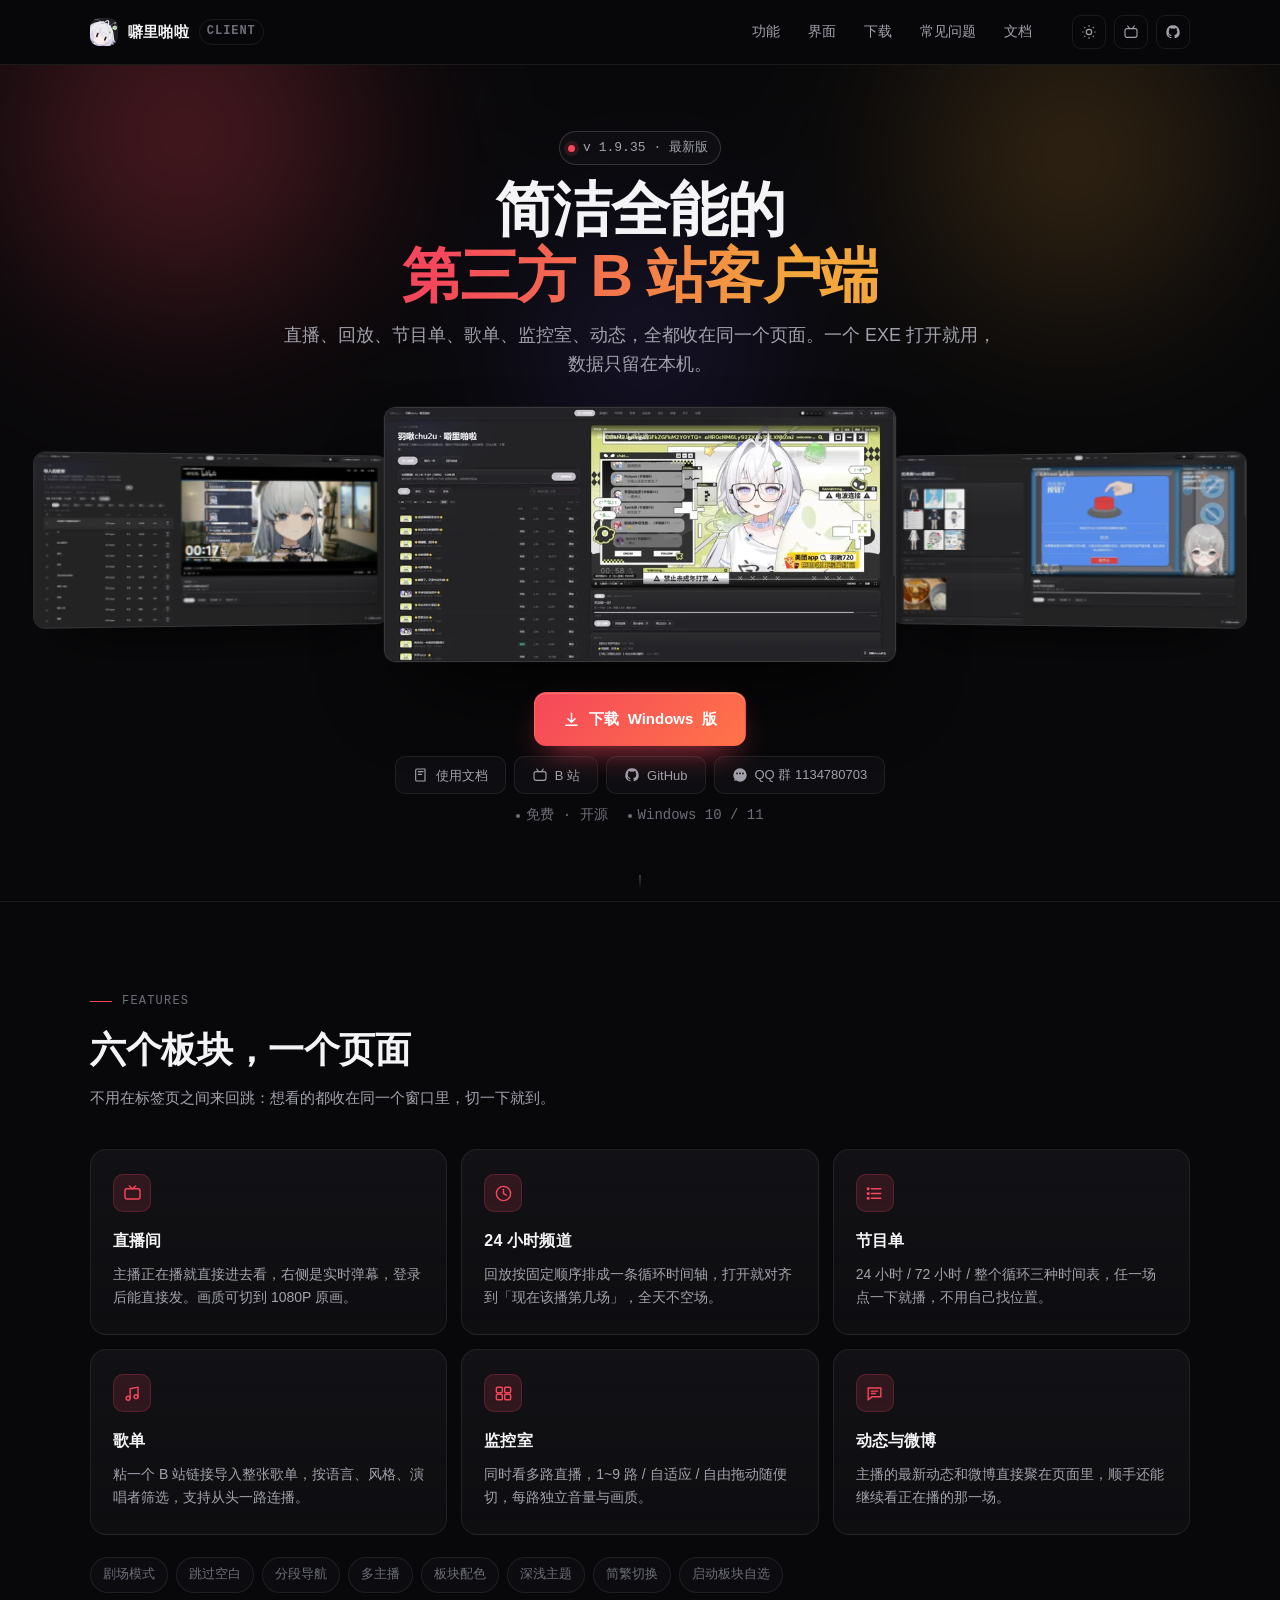
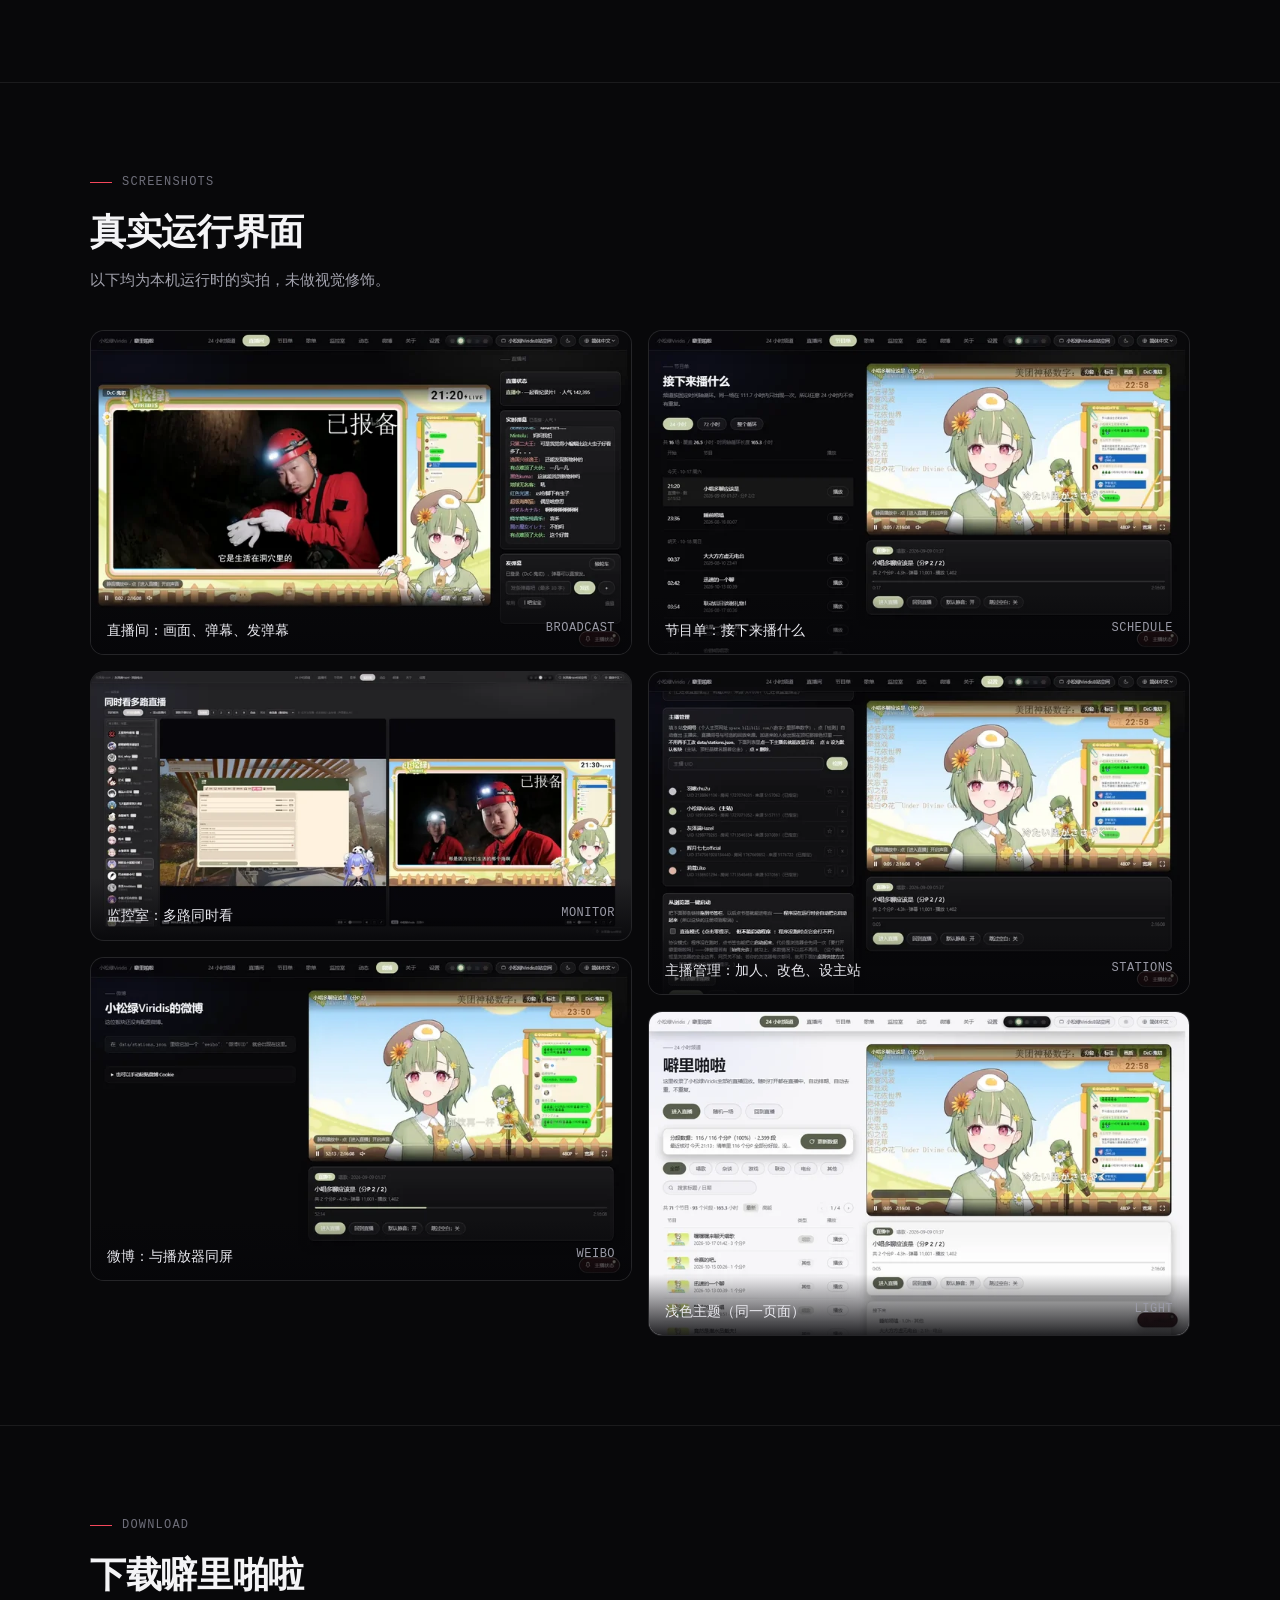
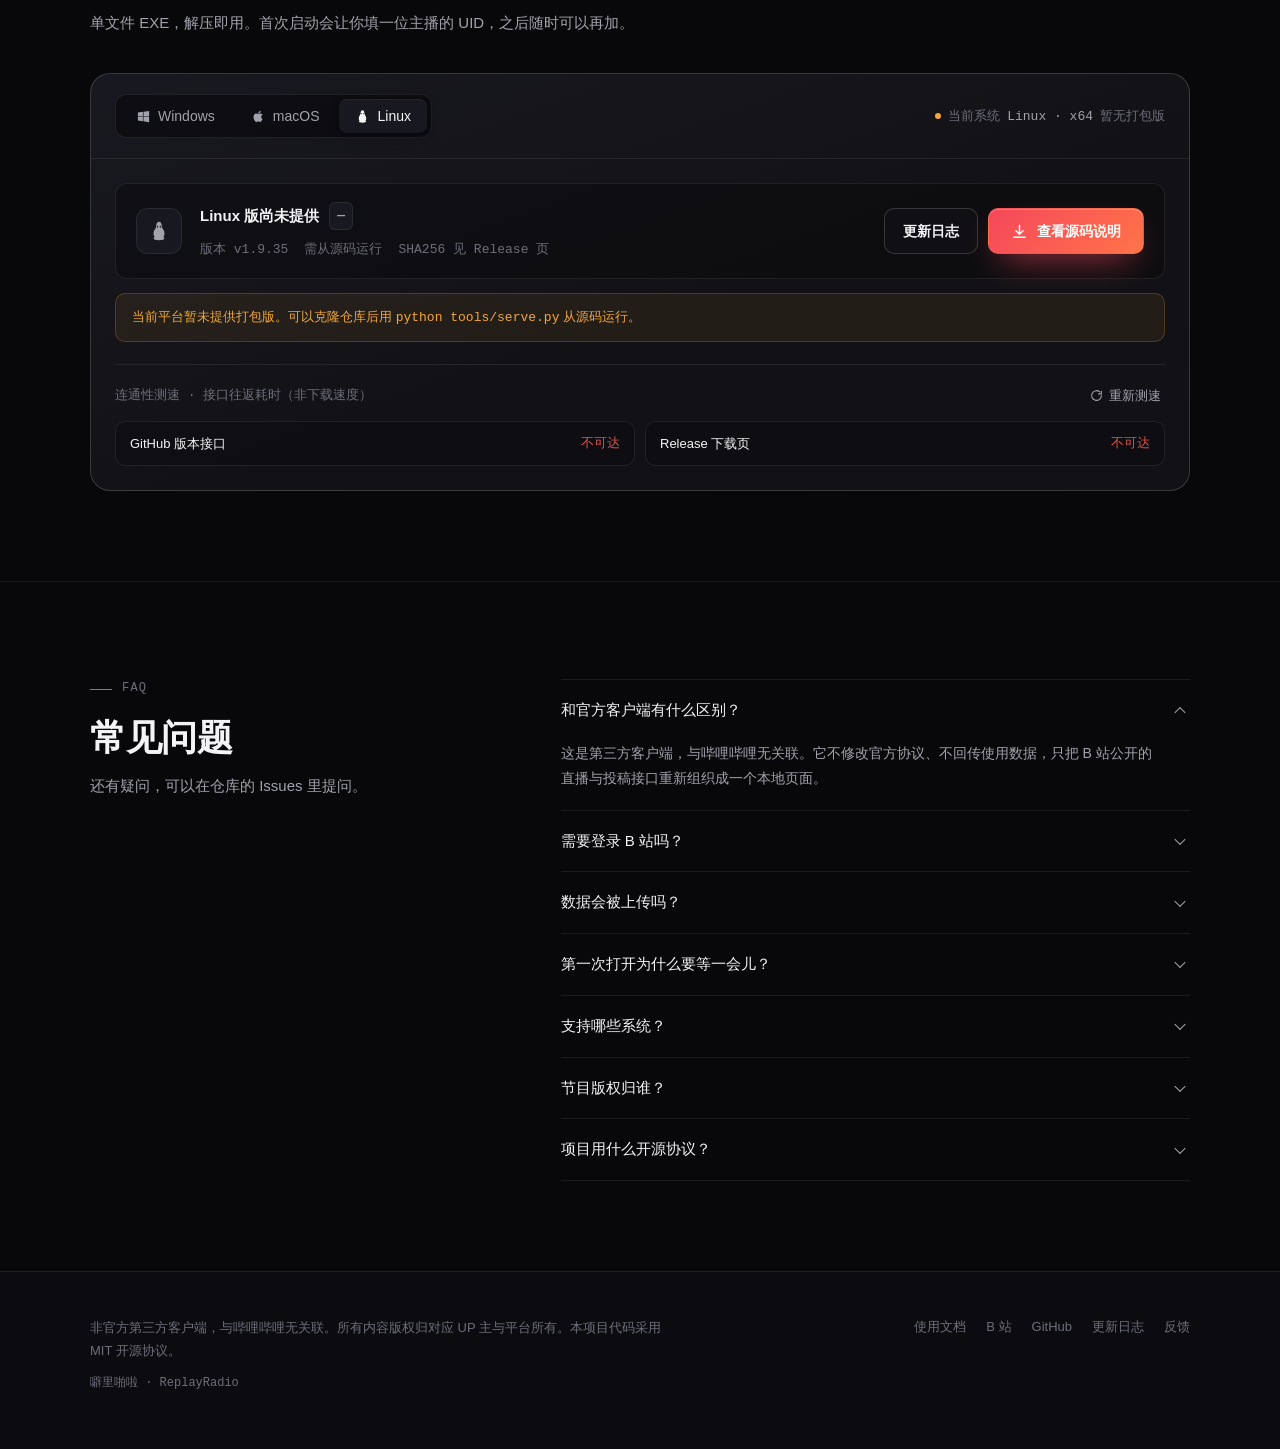
==== commit 2b889959: "官网：跟随 v1.9.35 更新版本号与软件内更新兜底 version.json" ====
--- a/site/index.html
+++ b/site/index.html
@@ -621,7 +621,7 @@
 
   /* ⚠️ 发版时只改这三行：版本号 / 安装包体积。下载地址与文件名会自动拼出来。
      改完记得同步 index.html 顶部静态文案里的 v1.0.35（无 JS 时显示）。 */
-  var VERSION = "1.9.34";
+  var VERSION = "1.9.35";
   var ASSET_SIZE_MB = 53;
   var ASSET_NAME = "ReplayRadio-v" + VERSION + ".exe";
   var ASSET_URL = "https://github.com/" + REPO + "/releases/download/v" + VERSION + "/" + ASSET_NAME;
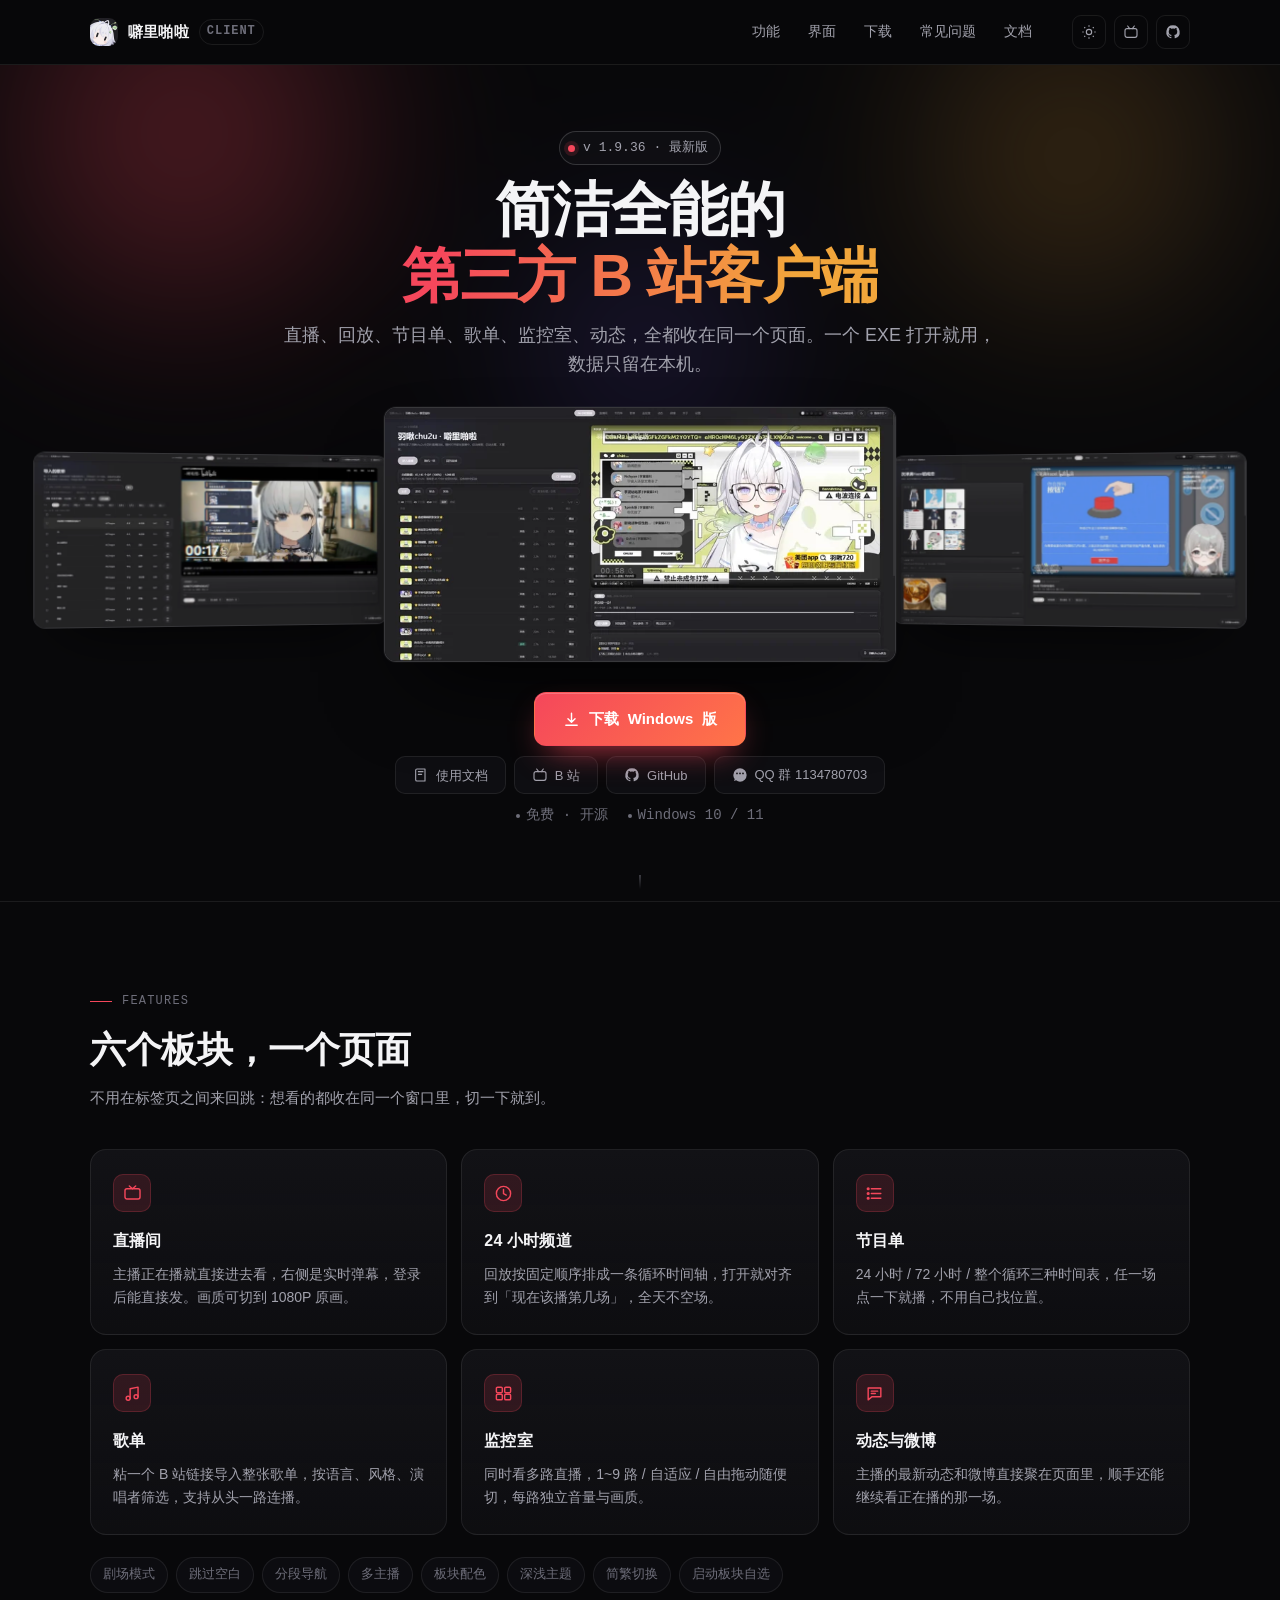
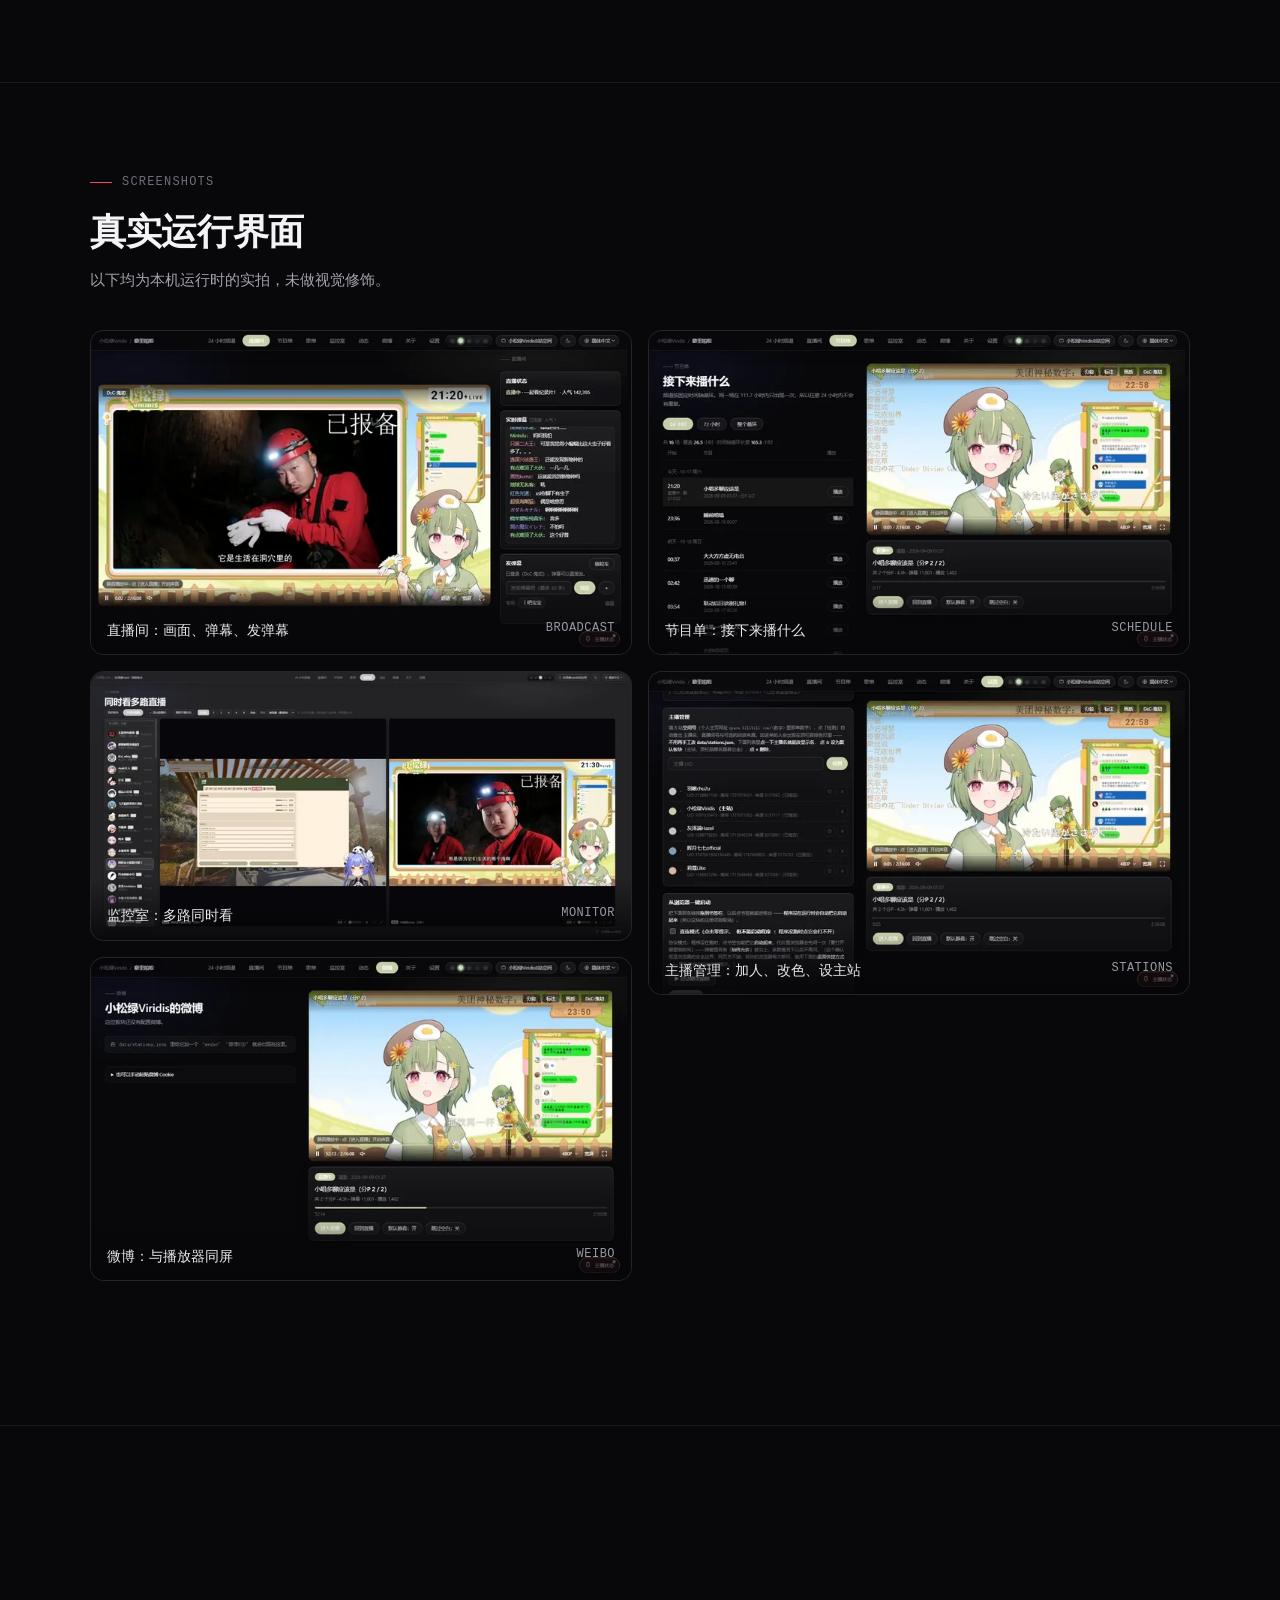
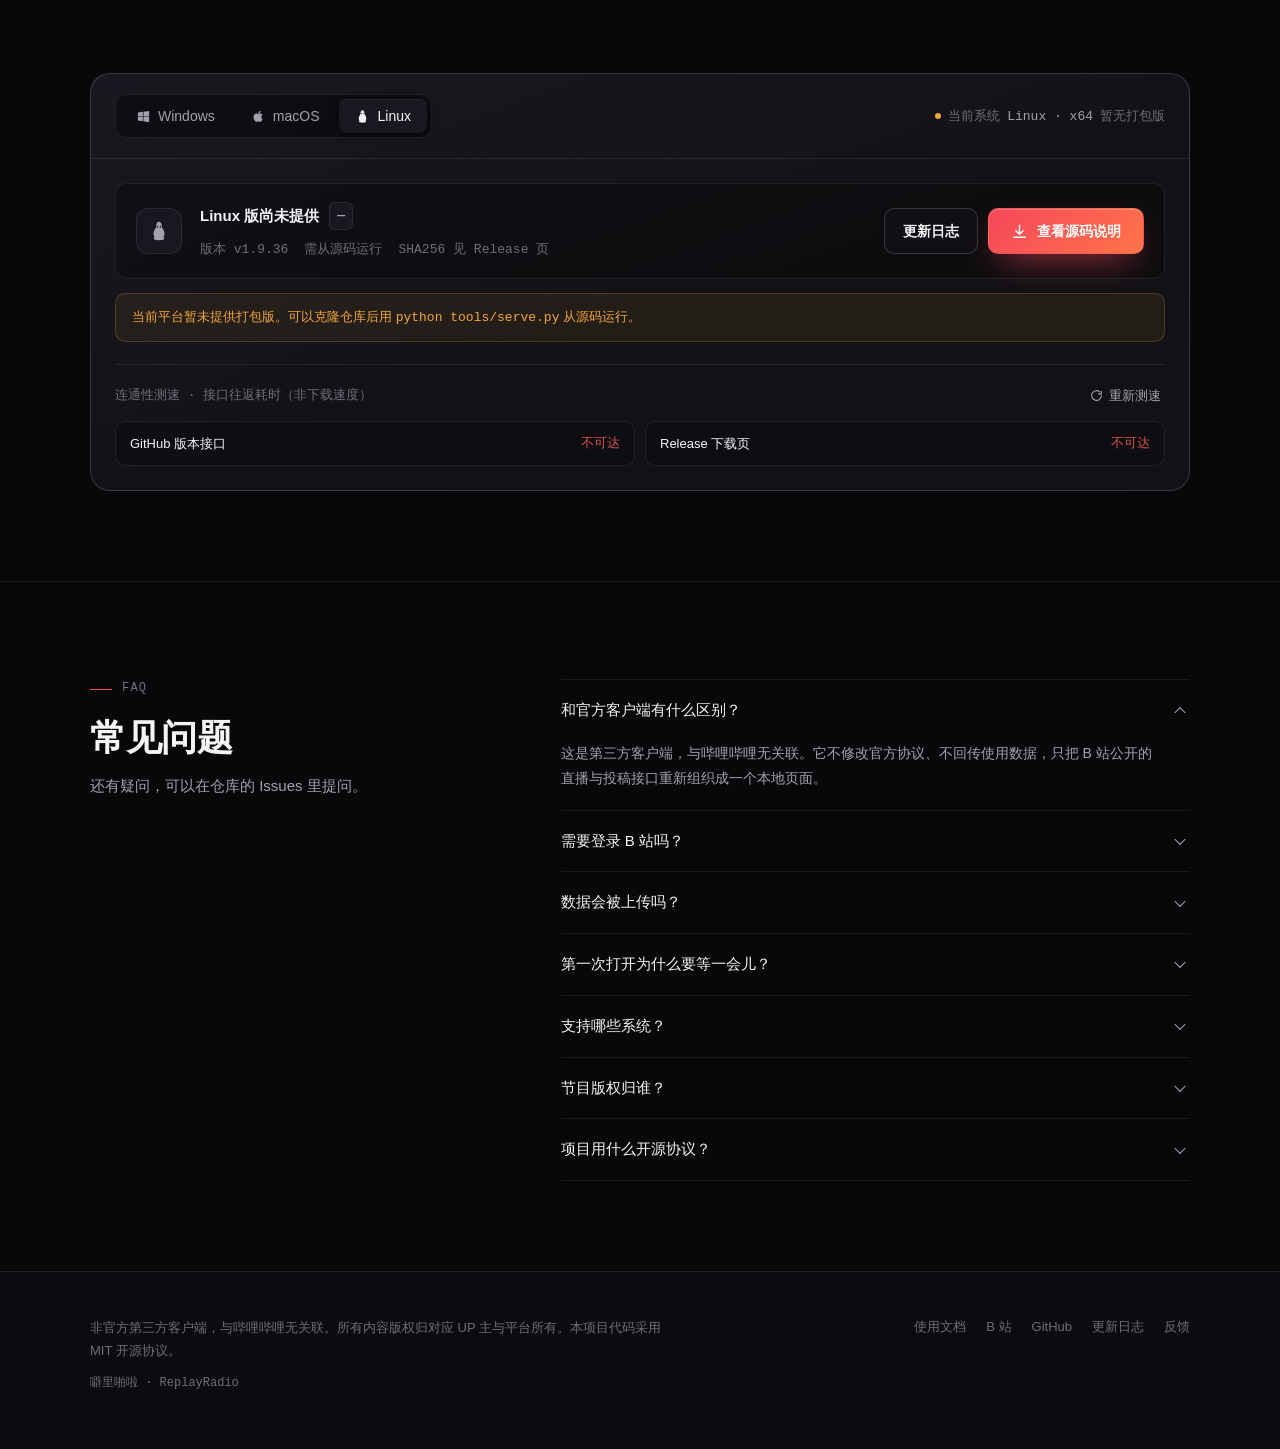
==== commit b0a16e84: "官网：跟随 v1.9.36 更新版本号与软件内更新兜底 version.json" ====
--- a/site/index.html
+++ b/site/index.html
@@ -621,7 +621,7 @@
 
   /* ⚠️ 发版时只改这三行：版本号 / 安装包体积。下载地址与文件名会自动拼出来。
      改完记得同步 index.html 顶部静态文案里的 v1.0.35（无 JS 时显示）。 */
-  var VERSION = "1.9.35";
+  var VERSION = "1.9.36";
   var ASSET_SIZE_MB = 53;
   var ASSET_NAME = "ReplayRadio-v" + VERSION + ".exe";
   var ASSET_URL = "https://github.com/" + REPO + "/releases/download/v" + VERSION + "/" + ASSET_NAME;
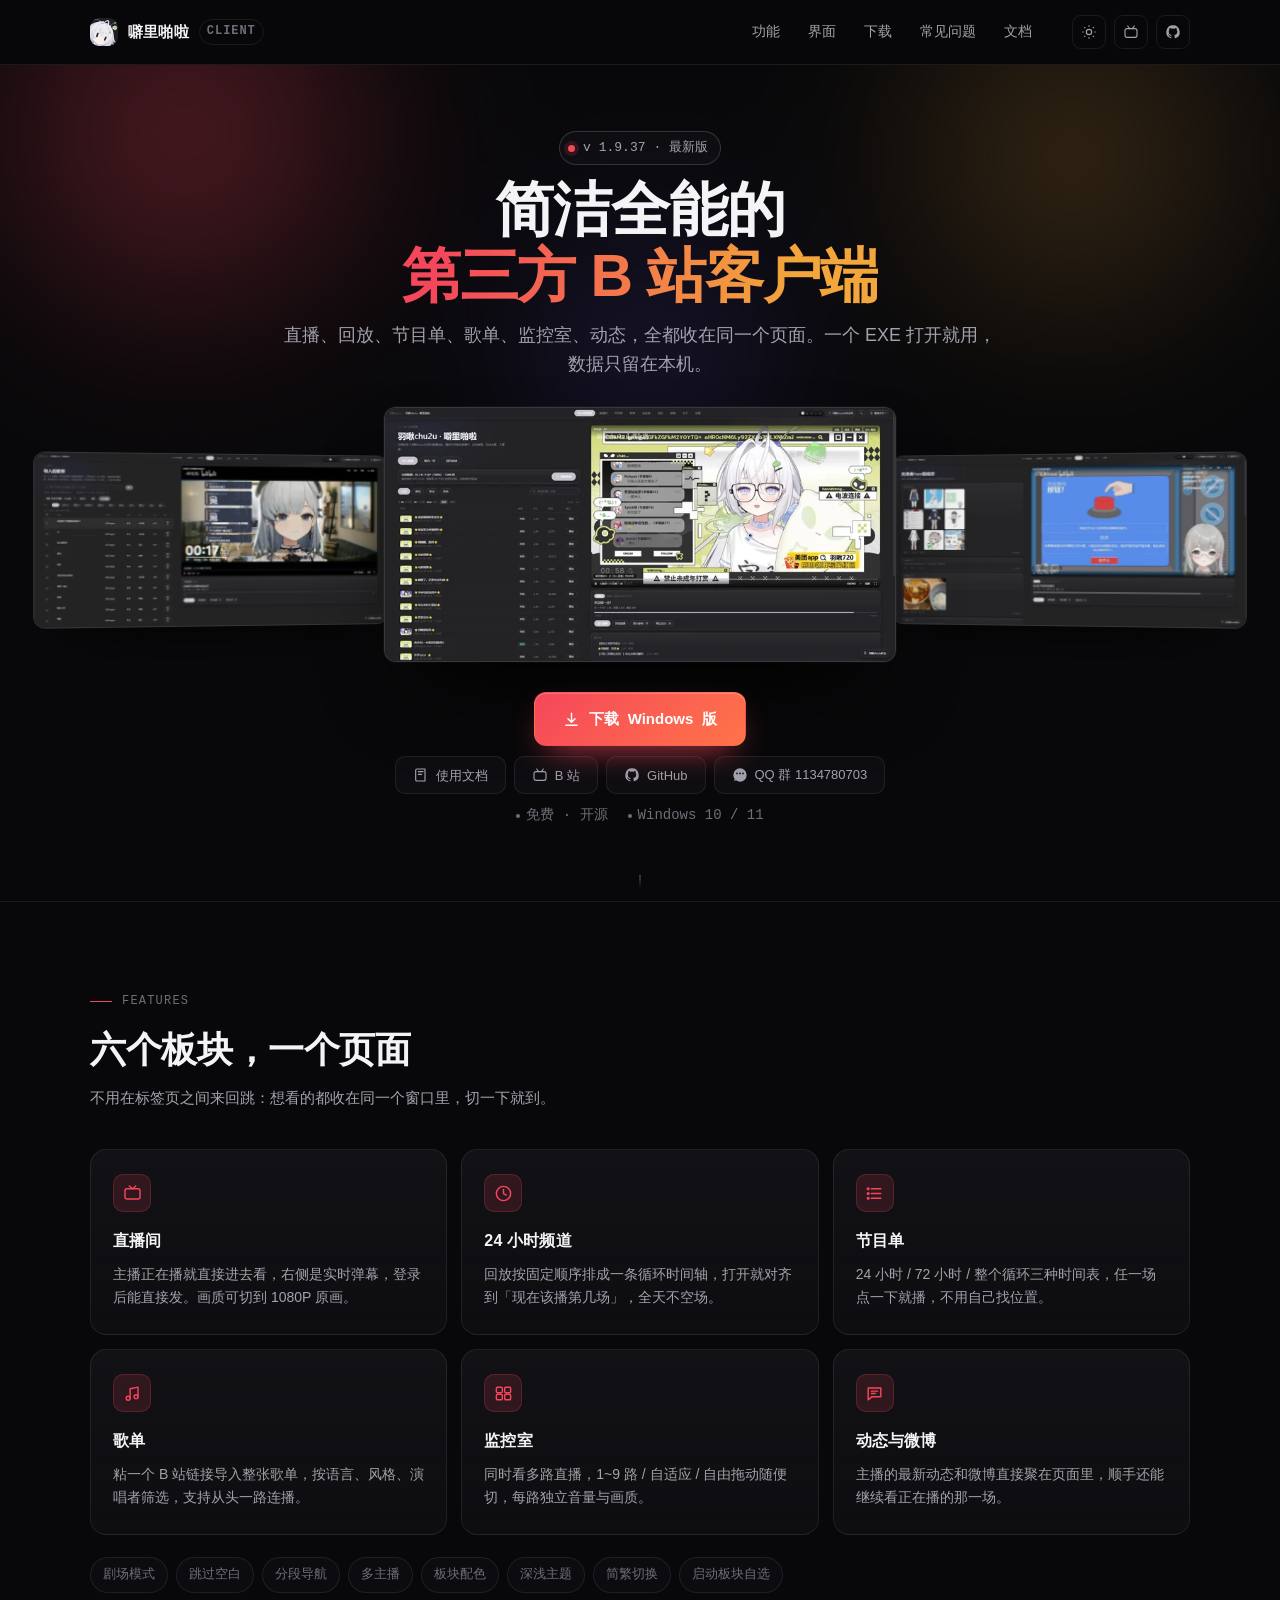
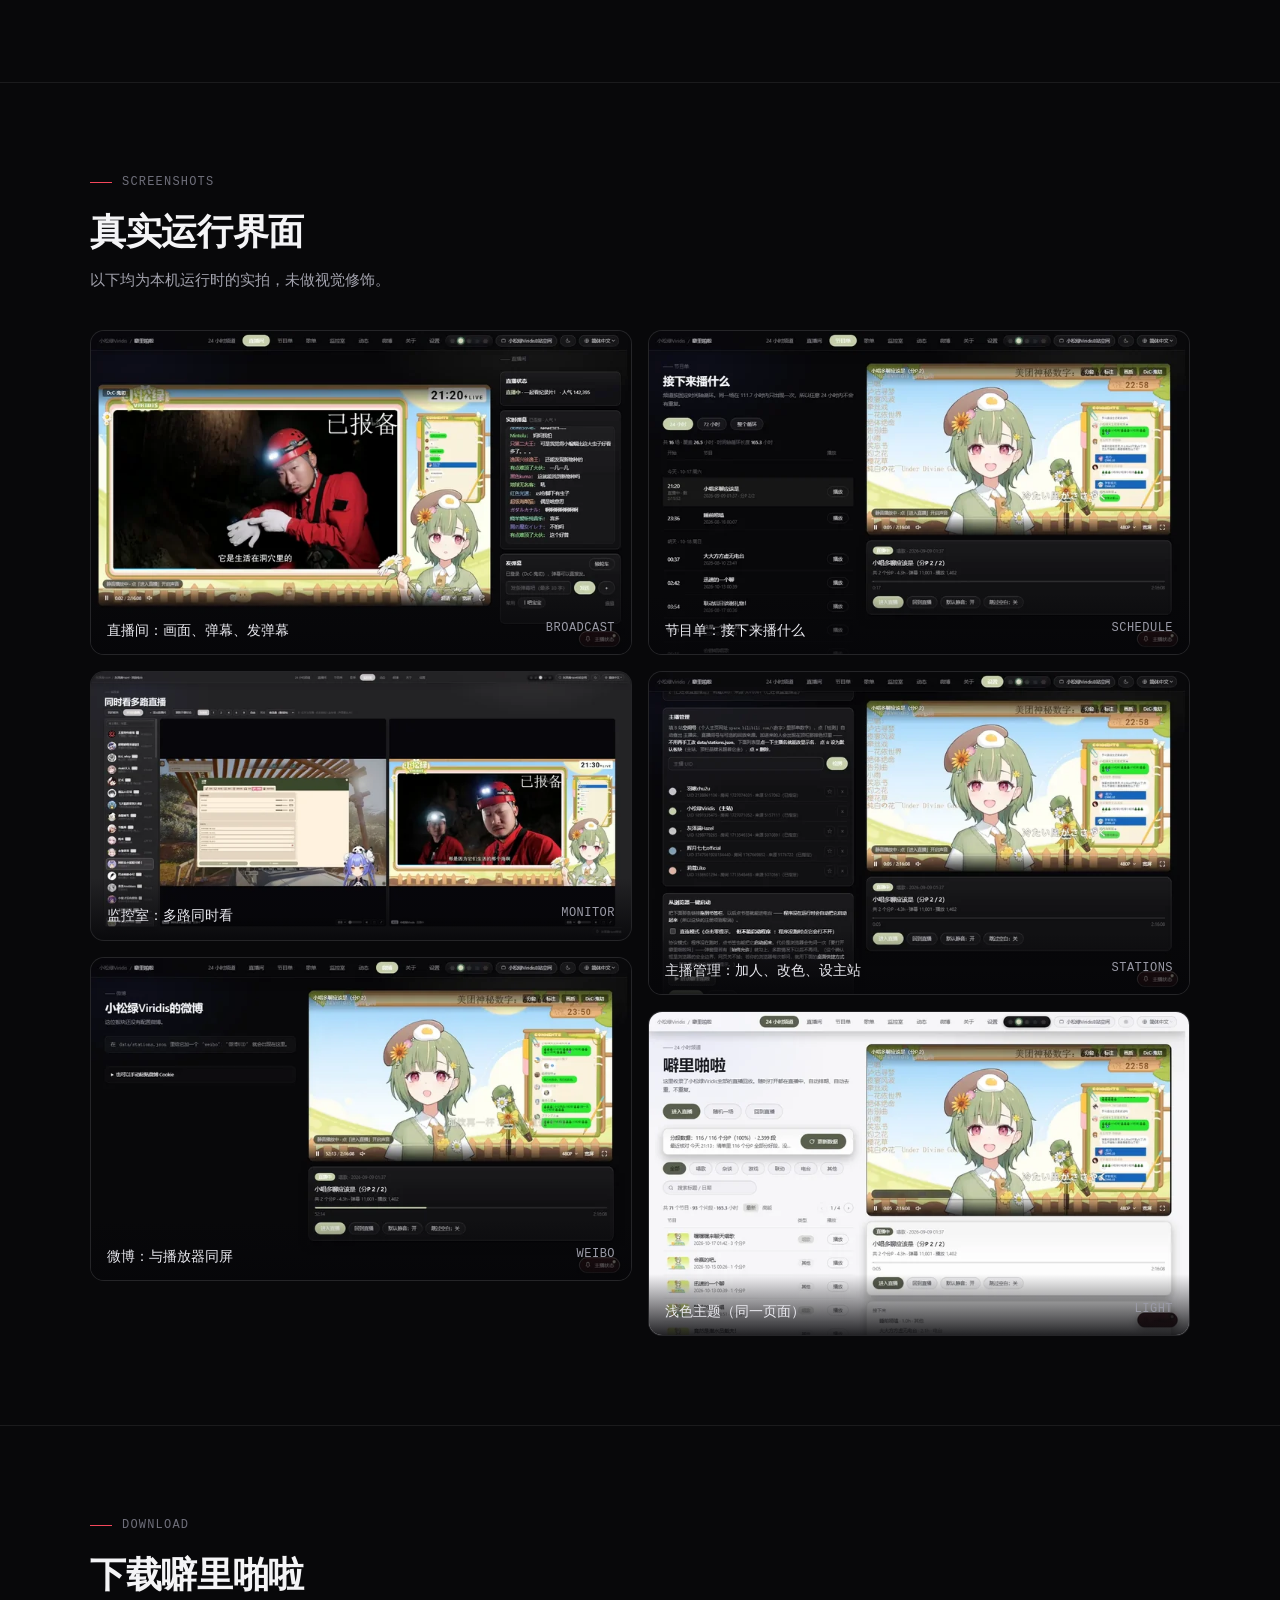
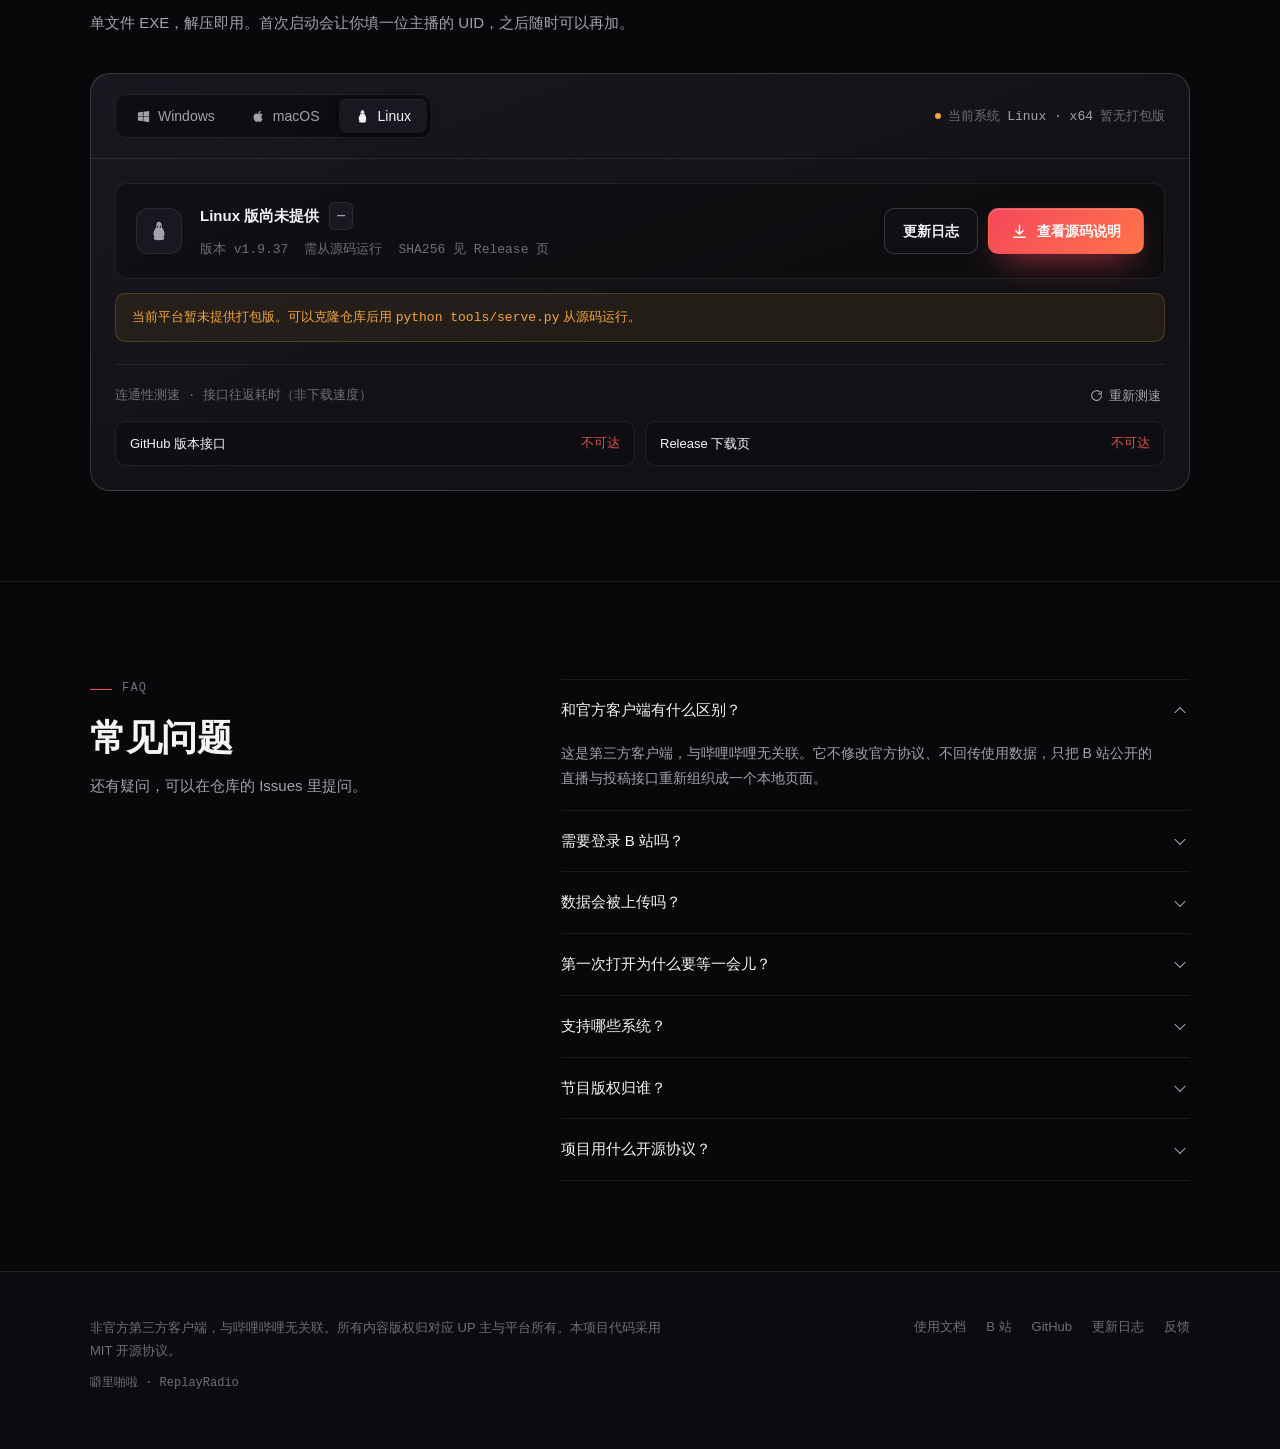
==== commit 89665aa9: "官网：跟随 v1.9.37 更新版本号与软件内更新兜底 version.json" ====
--- a/site/index.html
+++ b/site/index.html
@@ -621,7 +621,7 @@
 
   /* ⚠️ 发版时只改这三行：版本号 / 安装包体积。下载地址与文件名会自动拼出来。
      改完记得同步 index.html 顶部静态文案里的 v1.0.35（无 JS 时显示）。 */
-  var VERSION = "1.9.36";
+  var VERSION = "1.9.37";
   var ASSET_SIZE_MB = 53;
   var ASSET_NAME = "ReplayRadio-v" + VERSION + ".exe";
   var ASSET_URL = "https://github.com/" + REPO + "/releases/download/v" + VERSION + "/" + ASSET_NAME;
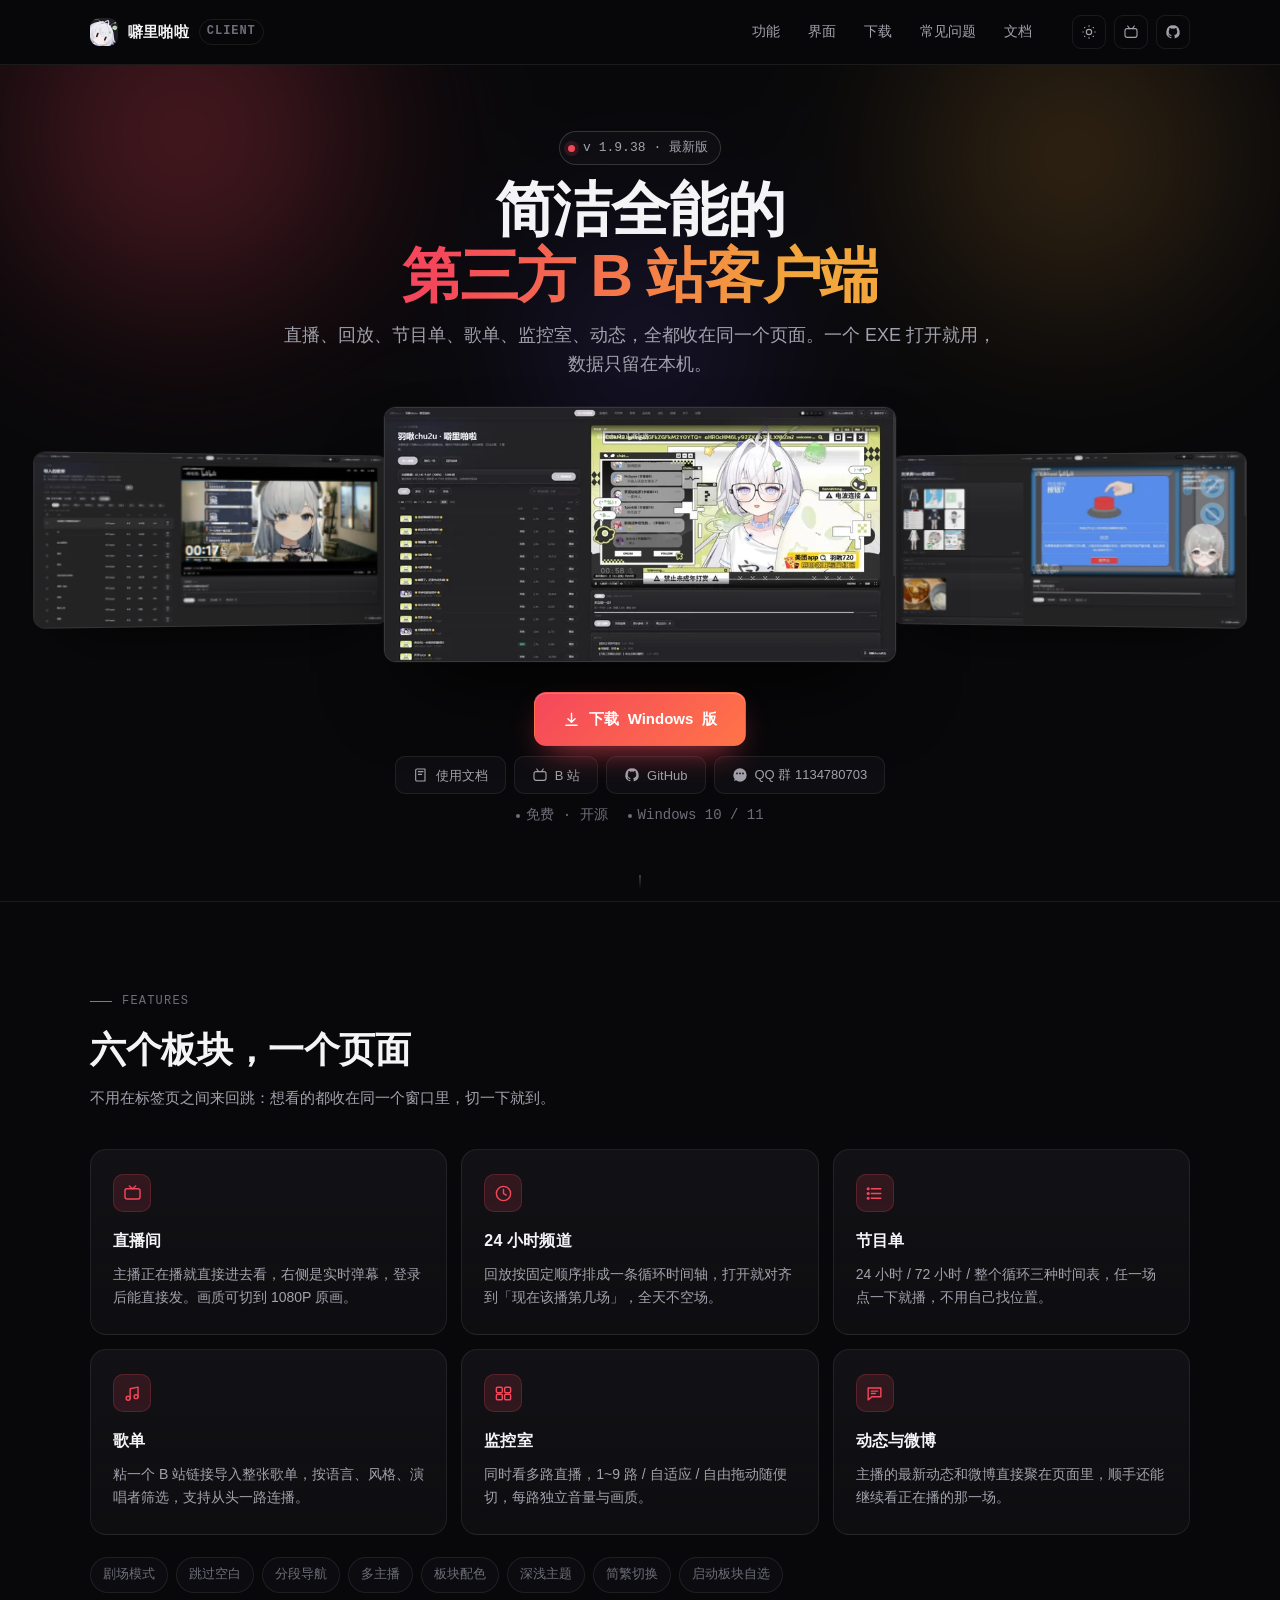
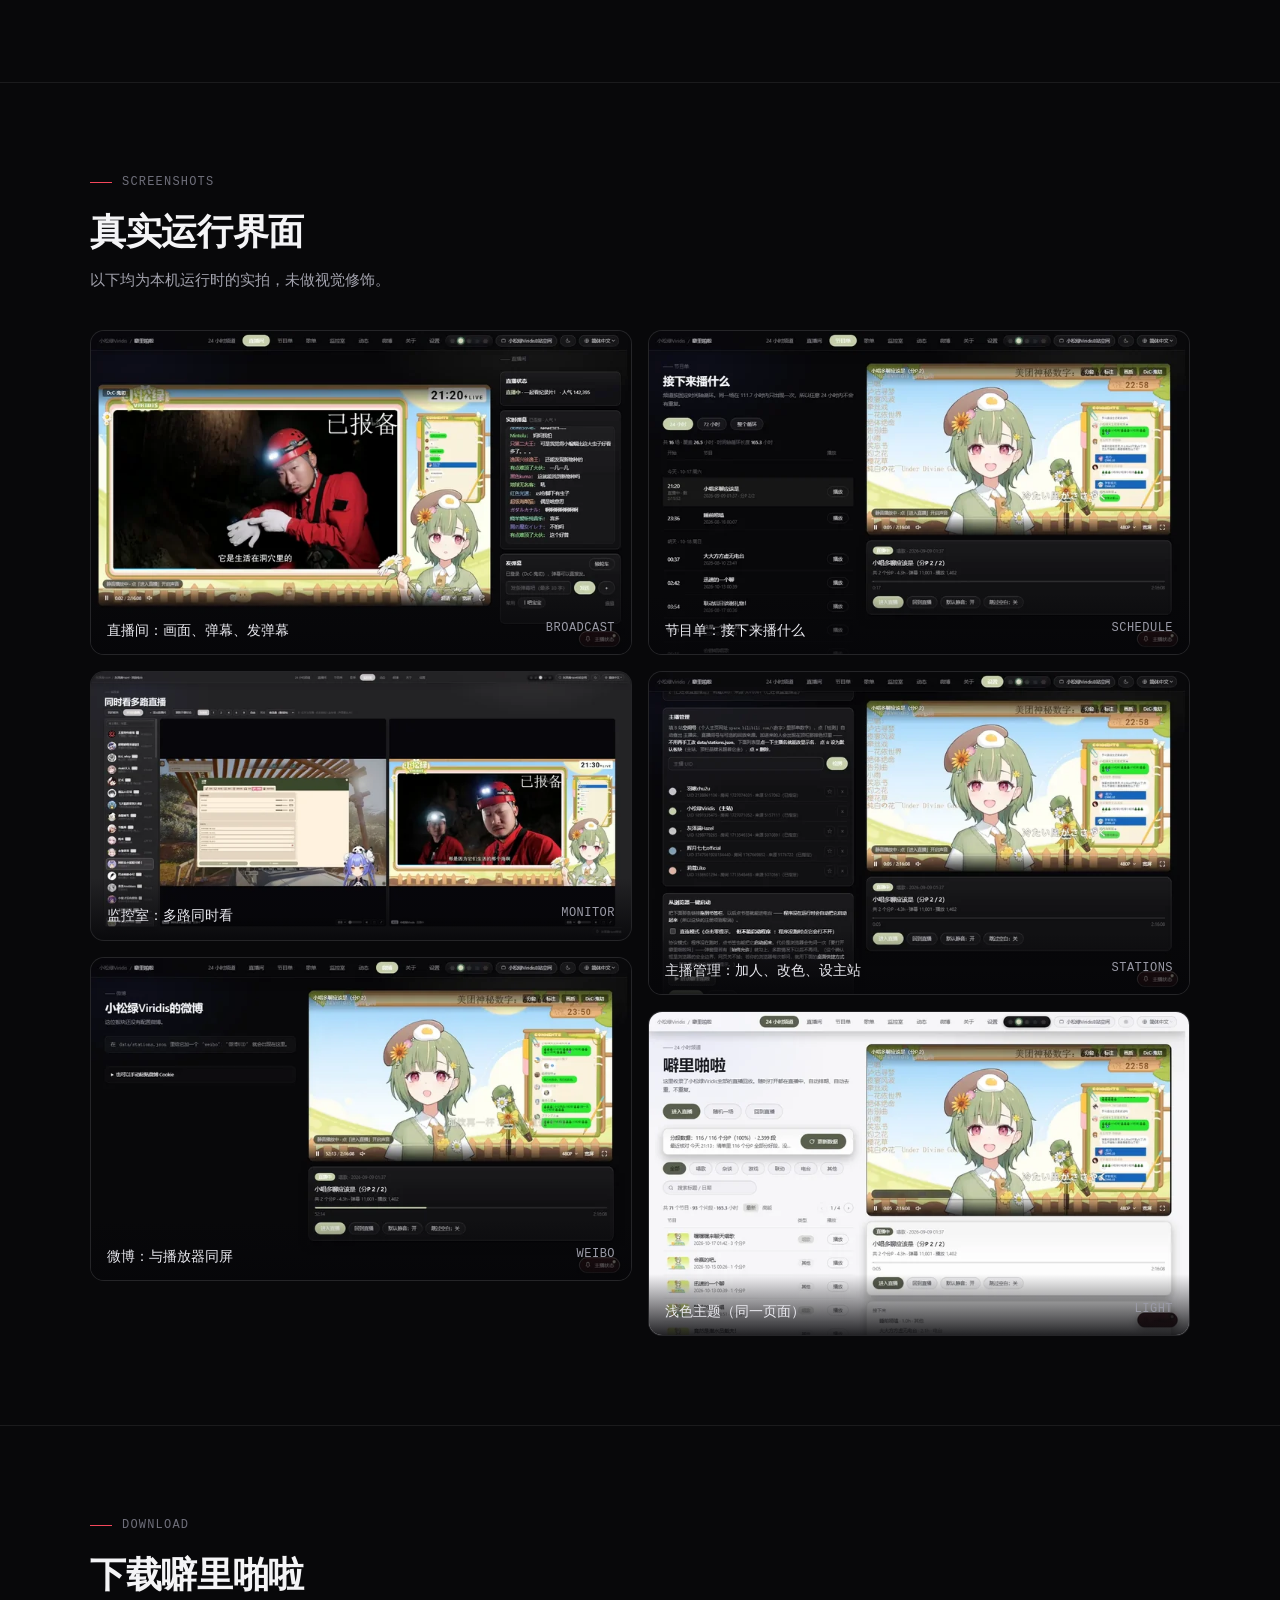
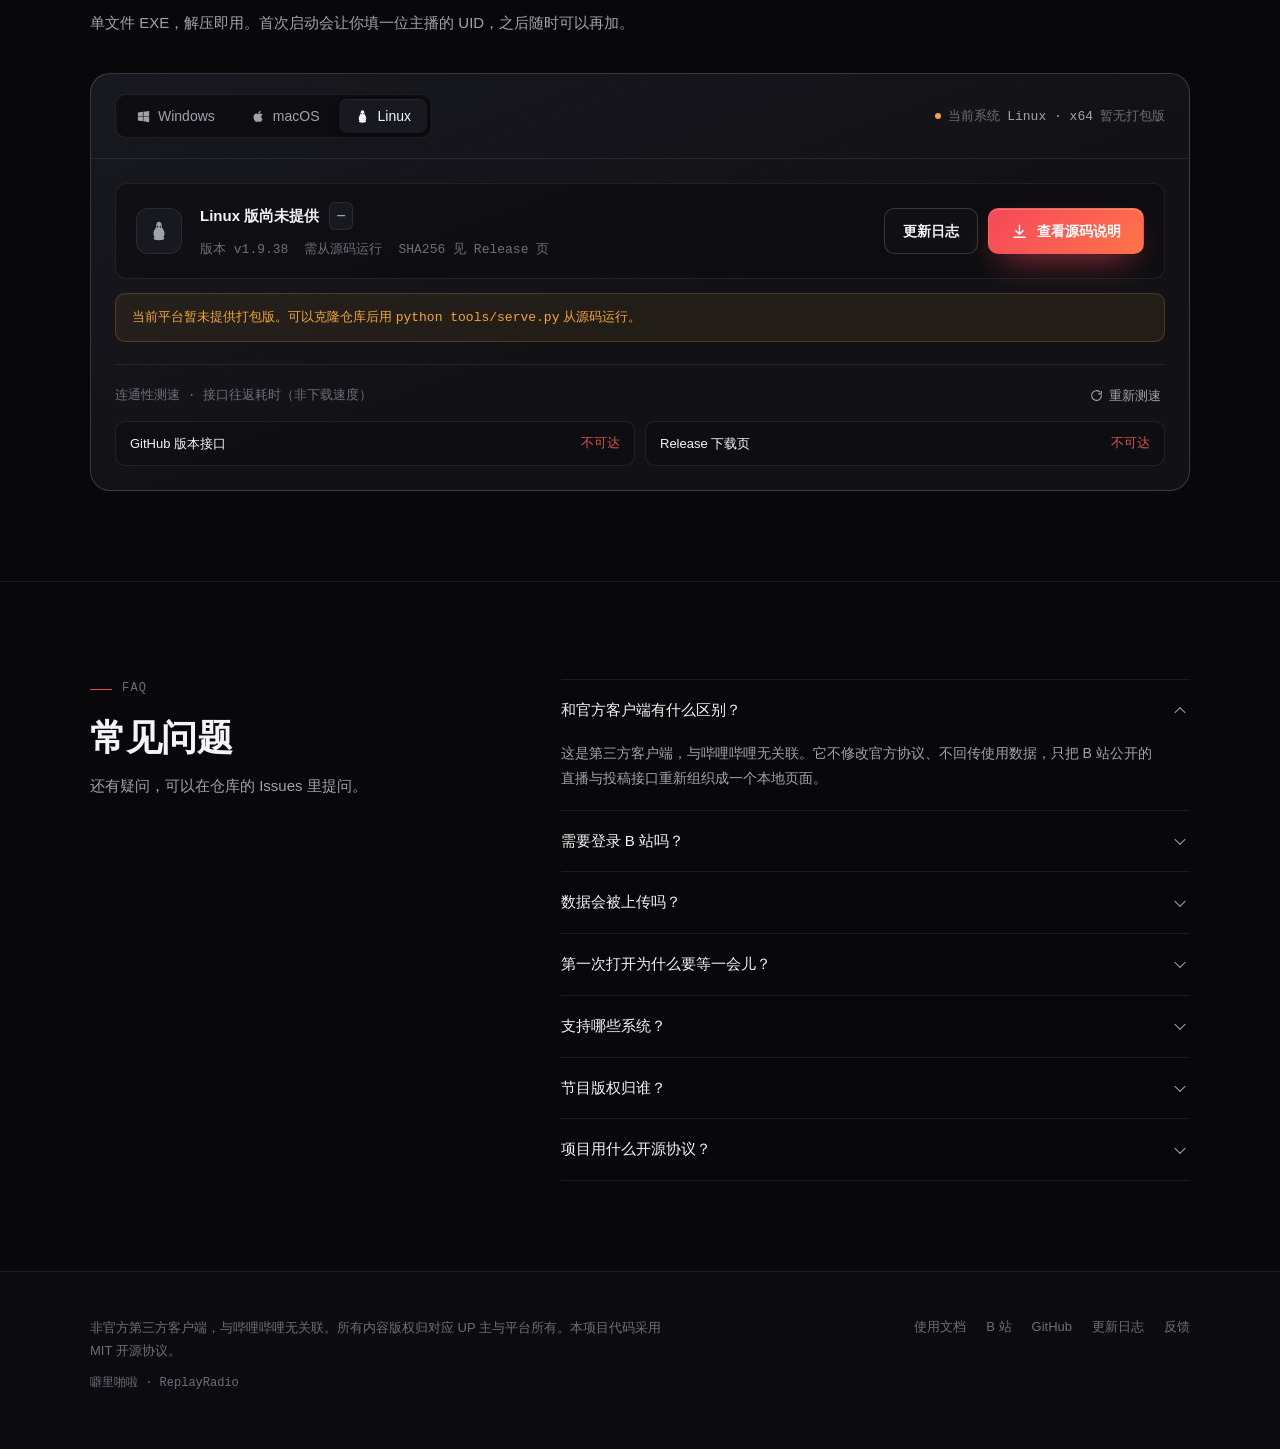
==== commit 5e87e0f7: "官网：跟随 v1.9.38 更新版本号与软件内更新兜底 version.json" ====
--- a/site/index.html
+++ b/site/index.html
@@ -621,7 +621,7 @@
 
   /* ⚠️ 发版时只改这三行：版本号 / 安装包体积。下载地址与文件名会自动拼出来。
      改完记得同步 index.html 顶部静态文案里的 v1.0.35（无 JS 时显示）。 */
-  var VERSION = "1.9.37";
+  var VERSION = "1.9.38";
   var ASSET_SIZE_MB = 53;
   var ASSET_NAME = "ReplayRadio-v" + VERSION + ".exe";
   var ASSET_URL = "https://github.com/" + REPO + "/releases/download/v" + VERSION + "/" + ASSET_NAME;
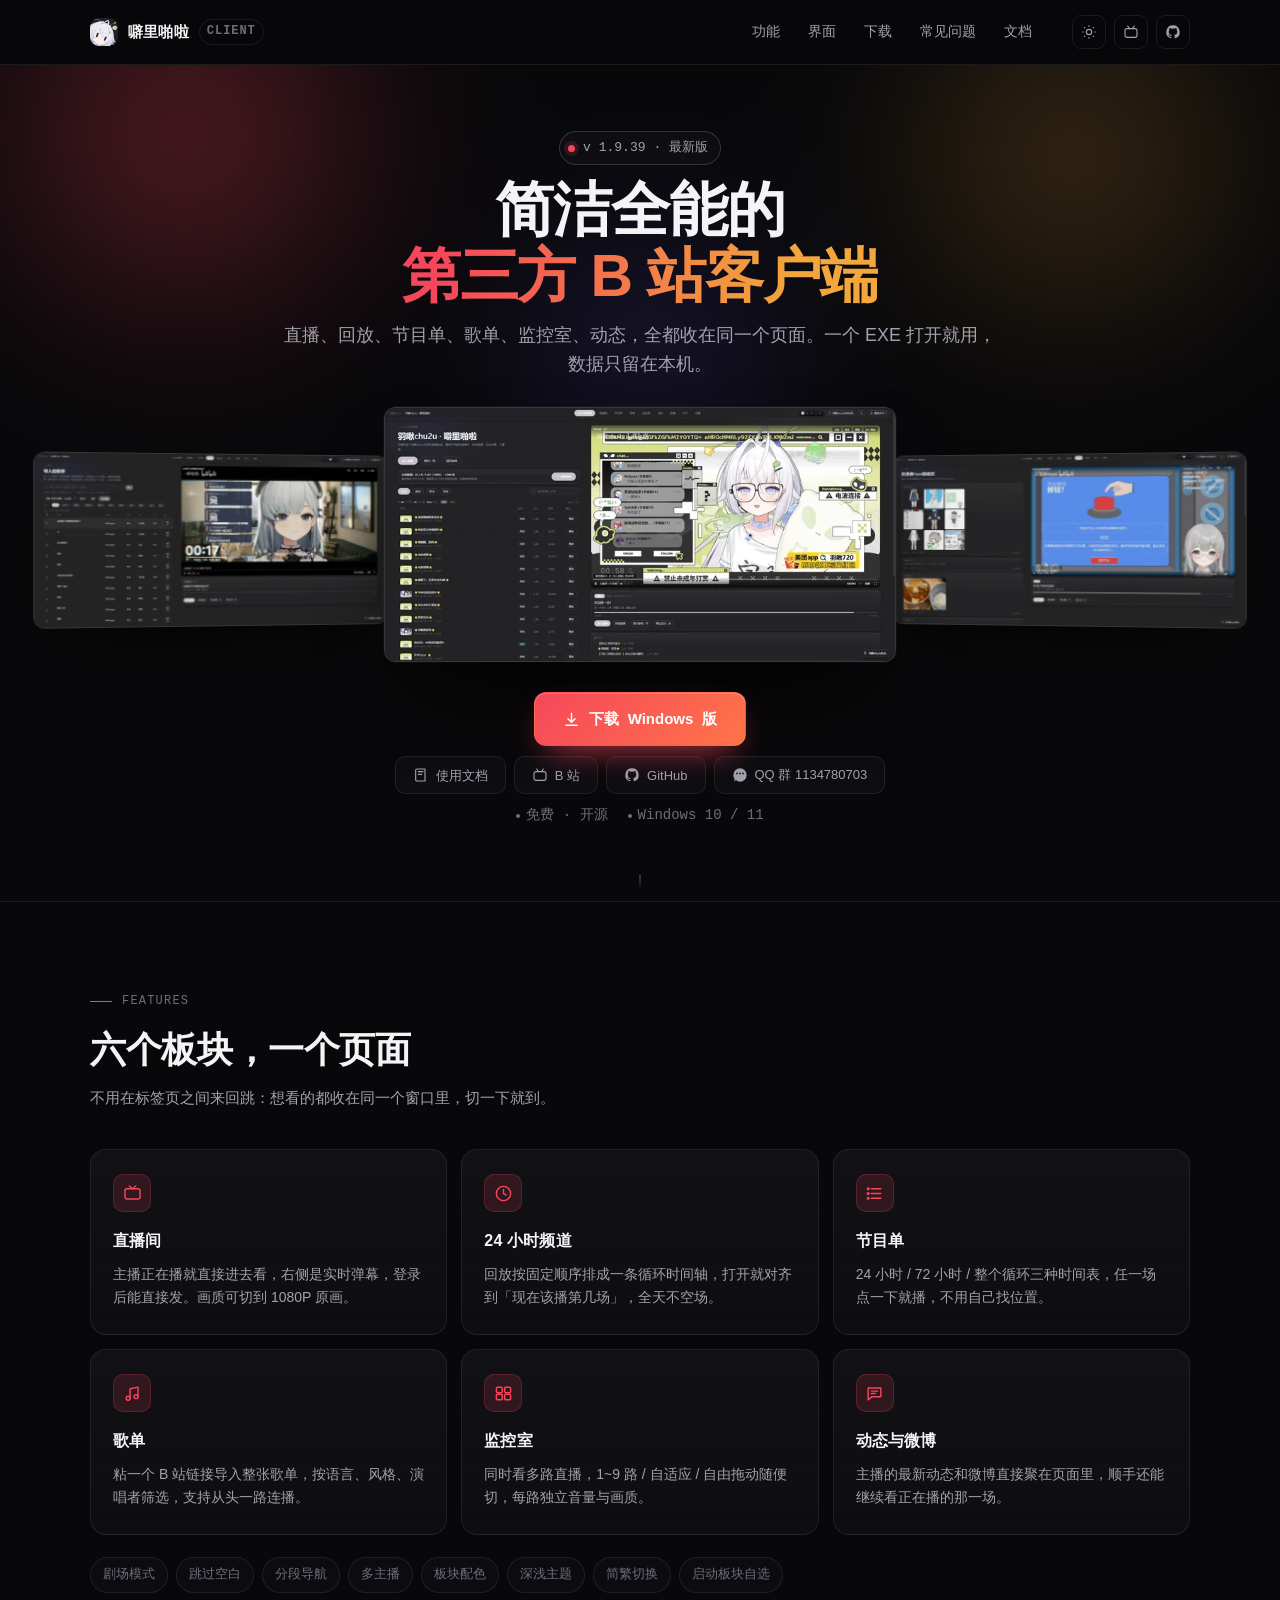
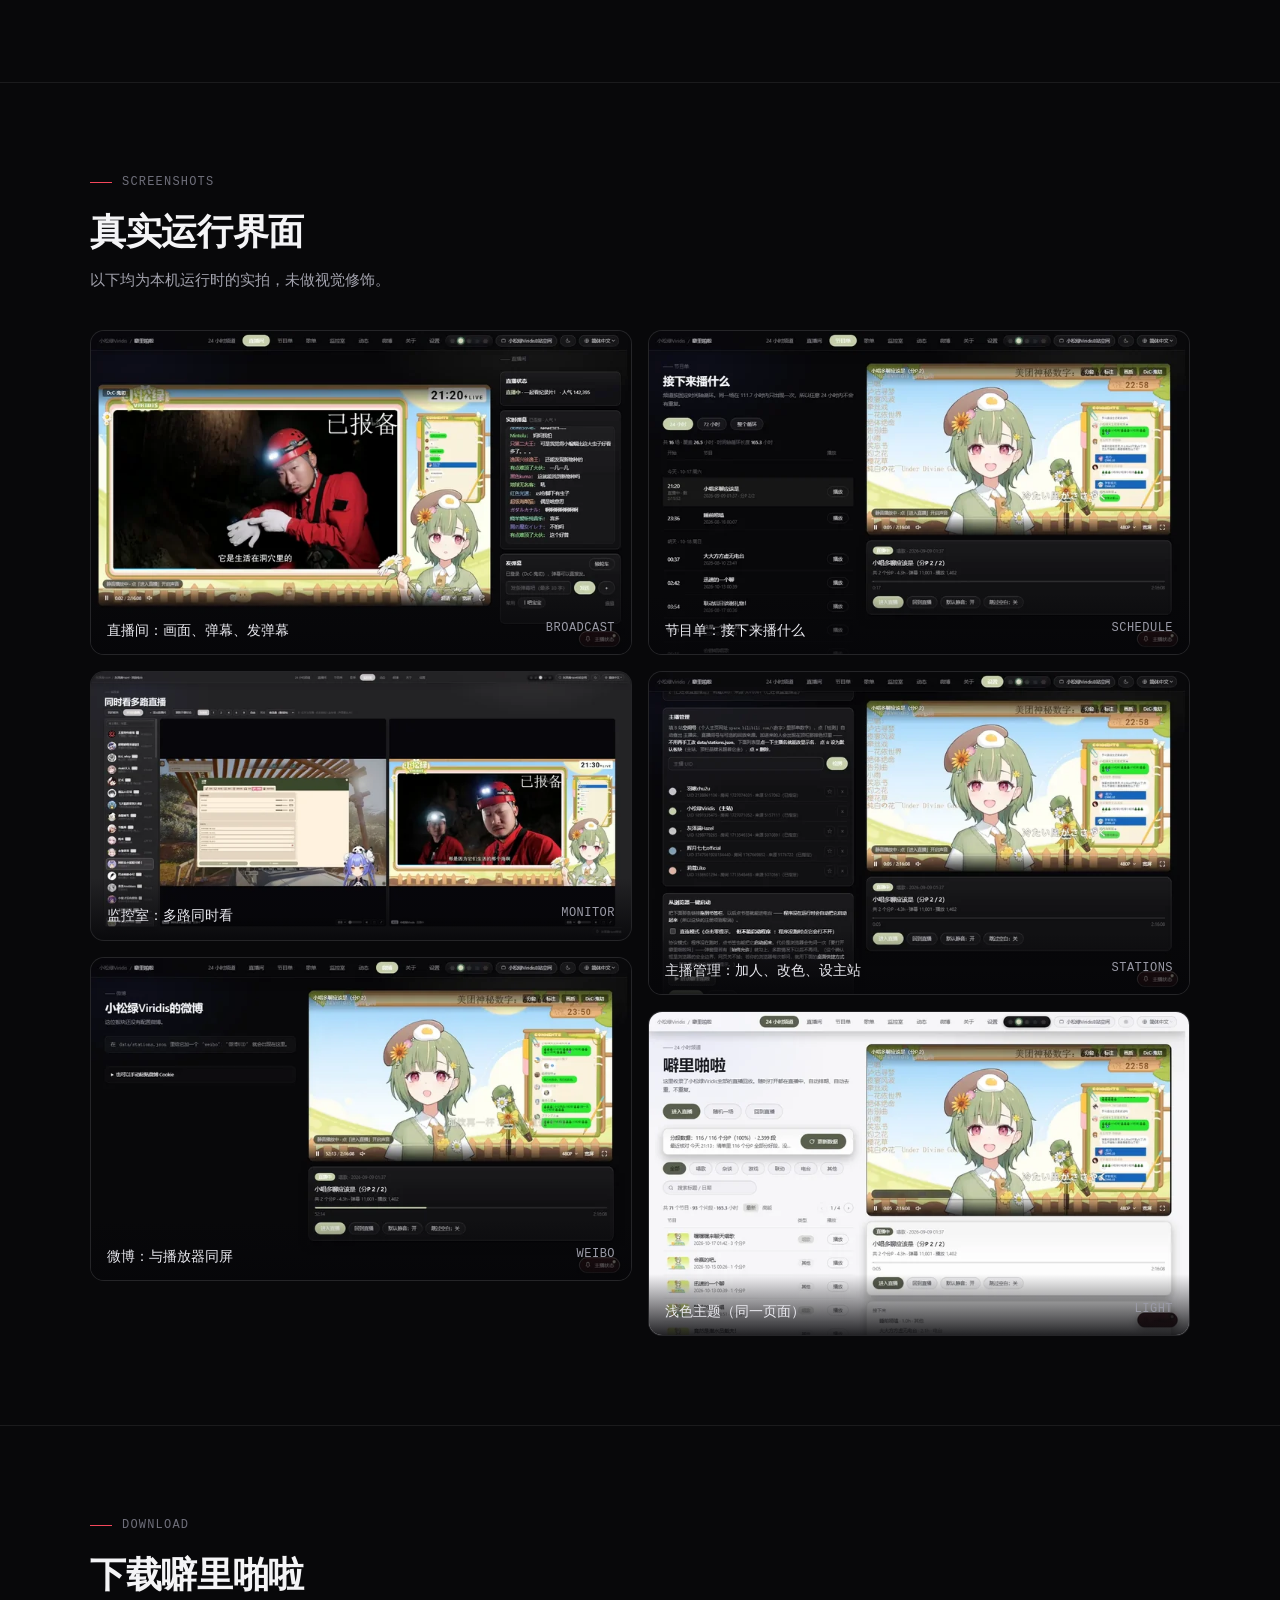
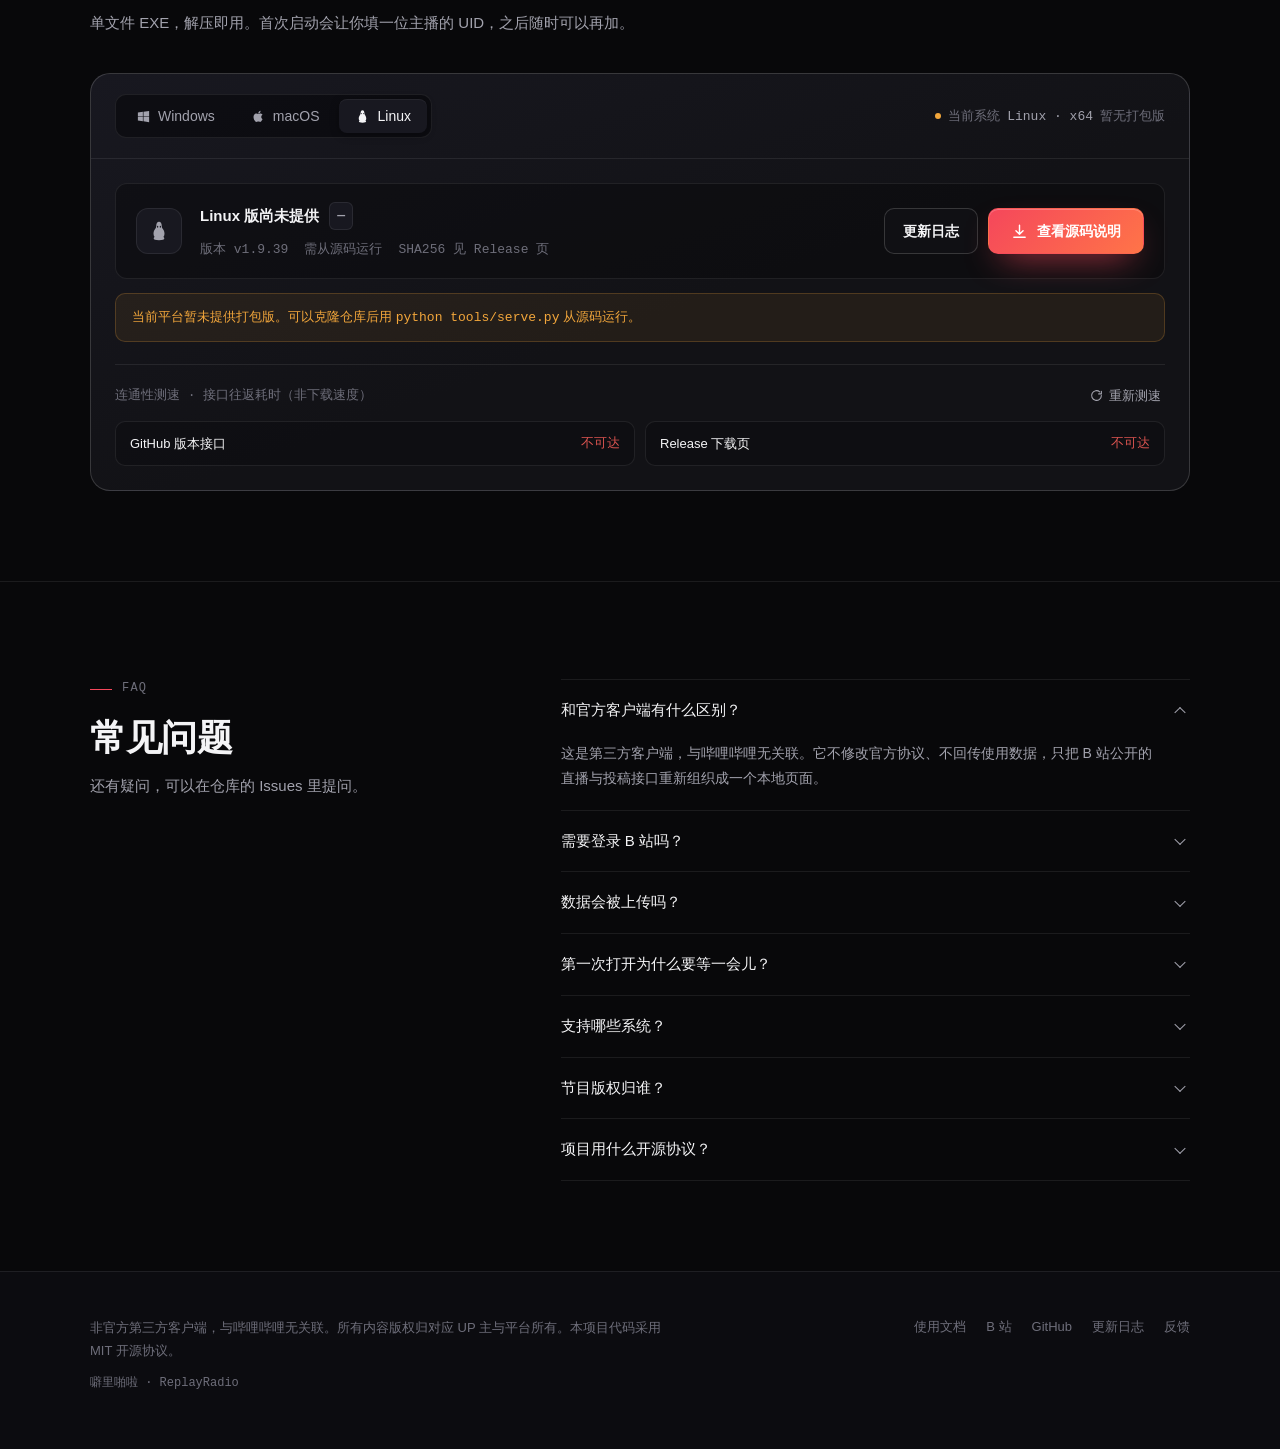
==== commit 23657da0: "fix: 发送后清空输入框 / 音量按板块存档 / 头像重试与兜底 / 更新证书失败可回退且有下载页入口" ====
--- a/site/index.html
+++ b/site/index.html
@@ -621,7 +621,7 @@
 
   /* ⚠️ 发版时只改这三行：版本号 / 安装包体积。下载地址与文件名会自动拼出来。
      改完记得同步 index.html 顶部静态文案里的 v1.0.35（无 JS 时显示）。 */
-  var VERSION = "1.9.38";
+  var VERSION = "1.9.39";
   var ASSET_SIZE_MB = 53;
   var ASSET_NAME = "ReplayRadio-v" + VERSION + ".exe";
   var ASSET_URL = "https://github.com/" + REPO + "/releases/download/v" + VERSION + "/" + ASSET_NAME;
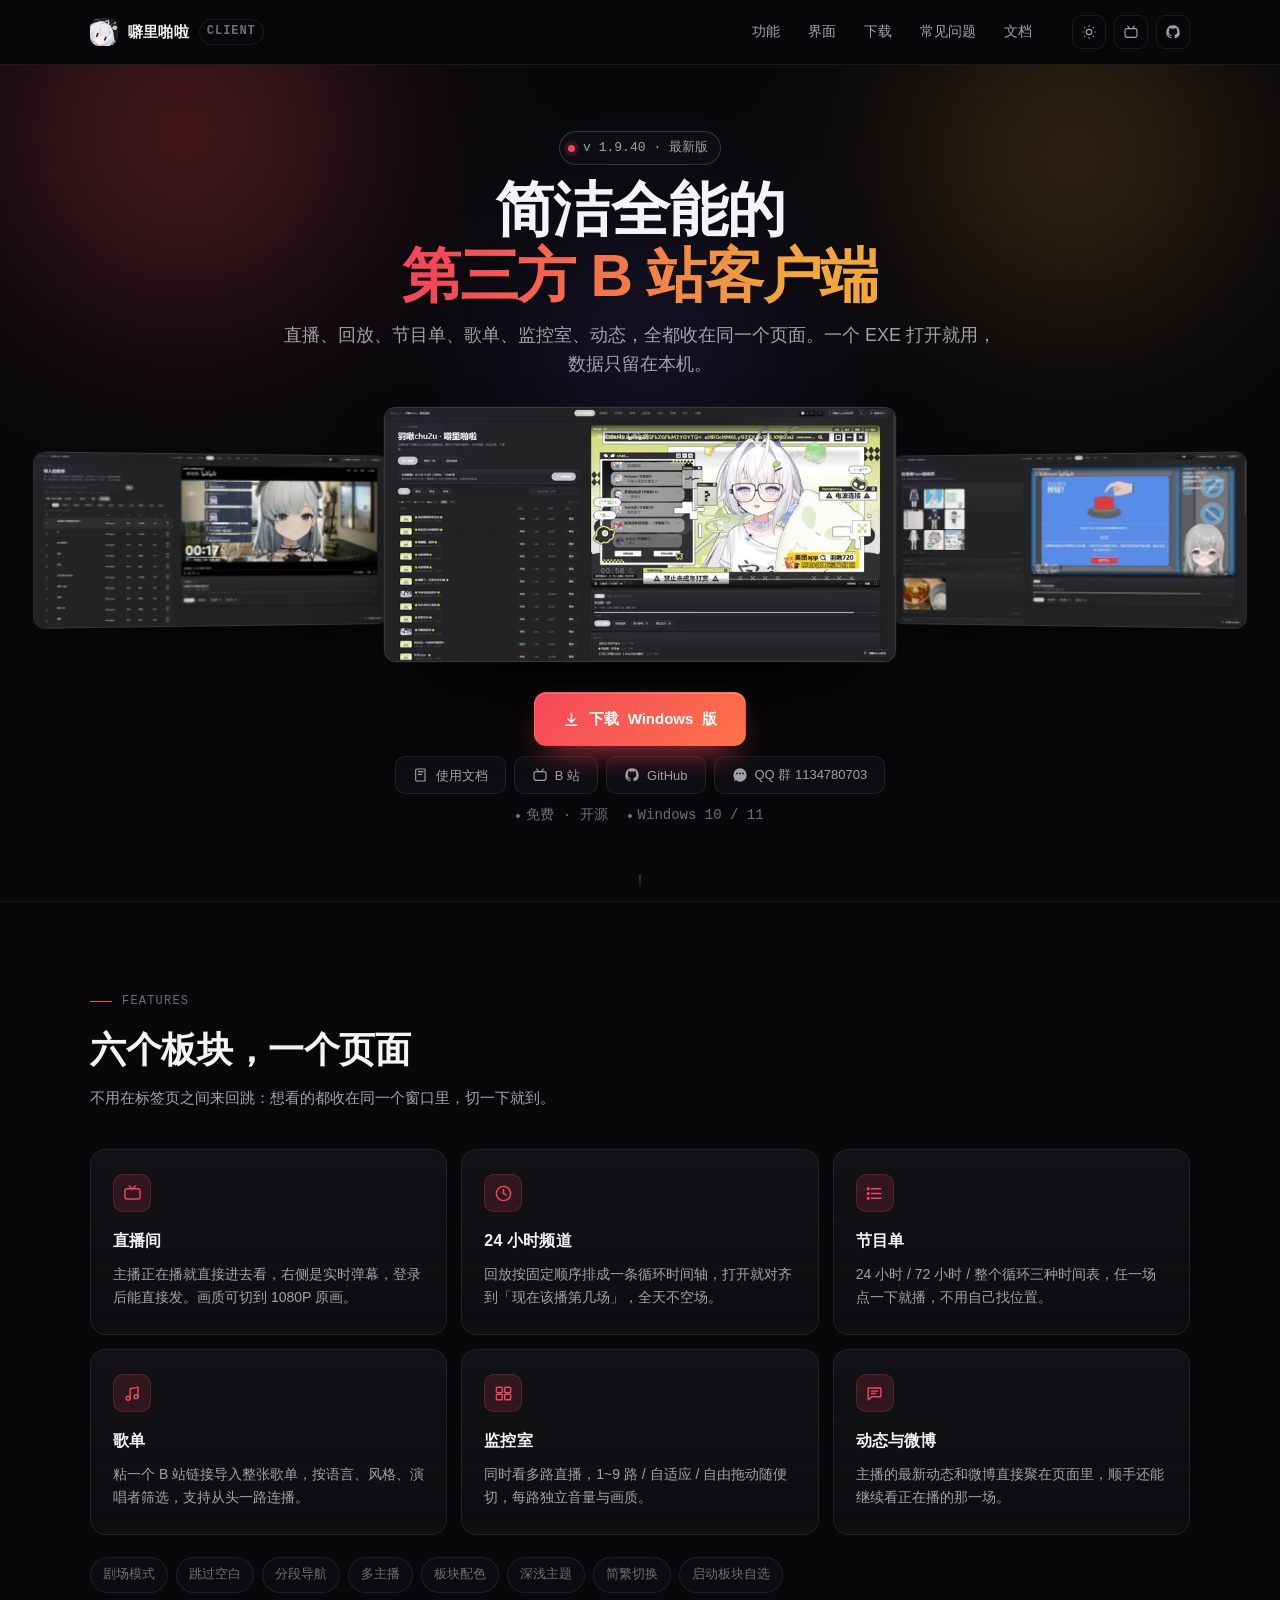
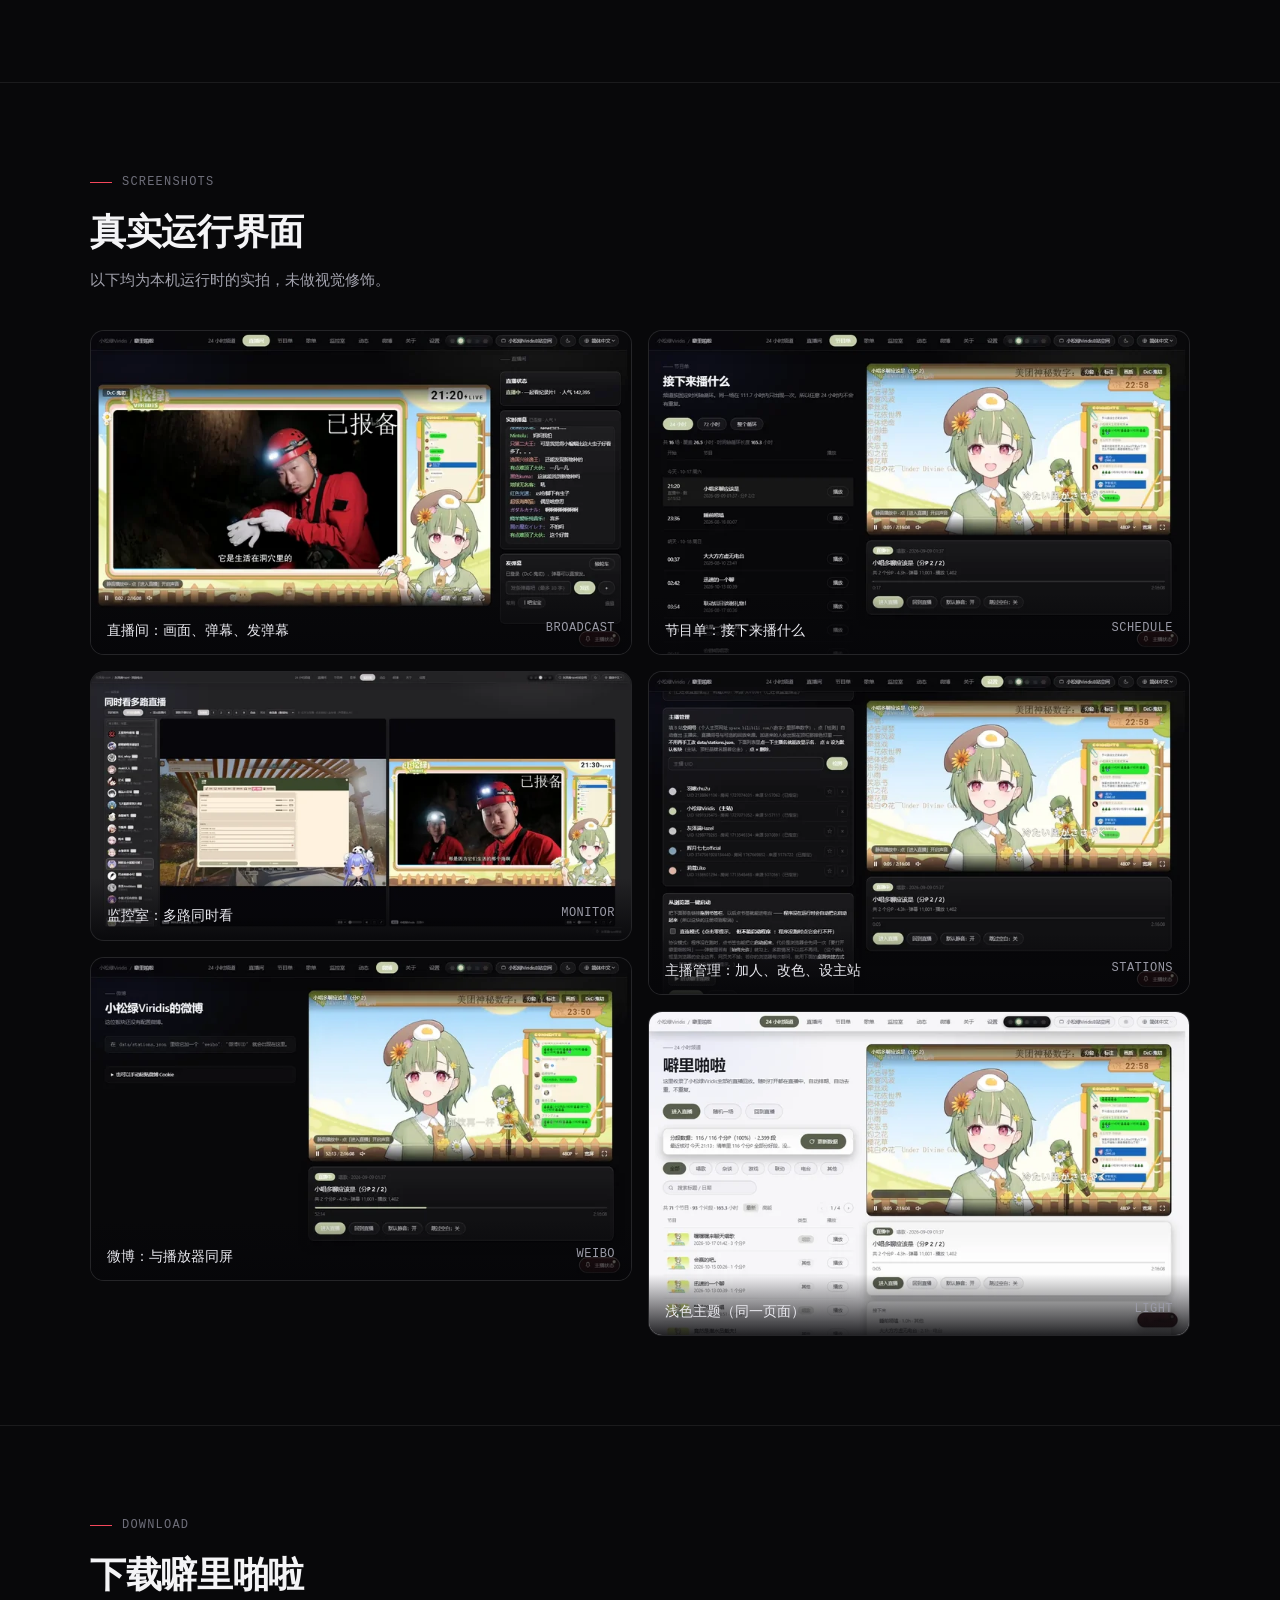
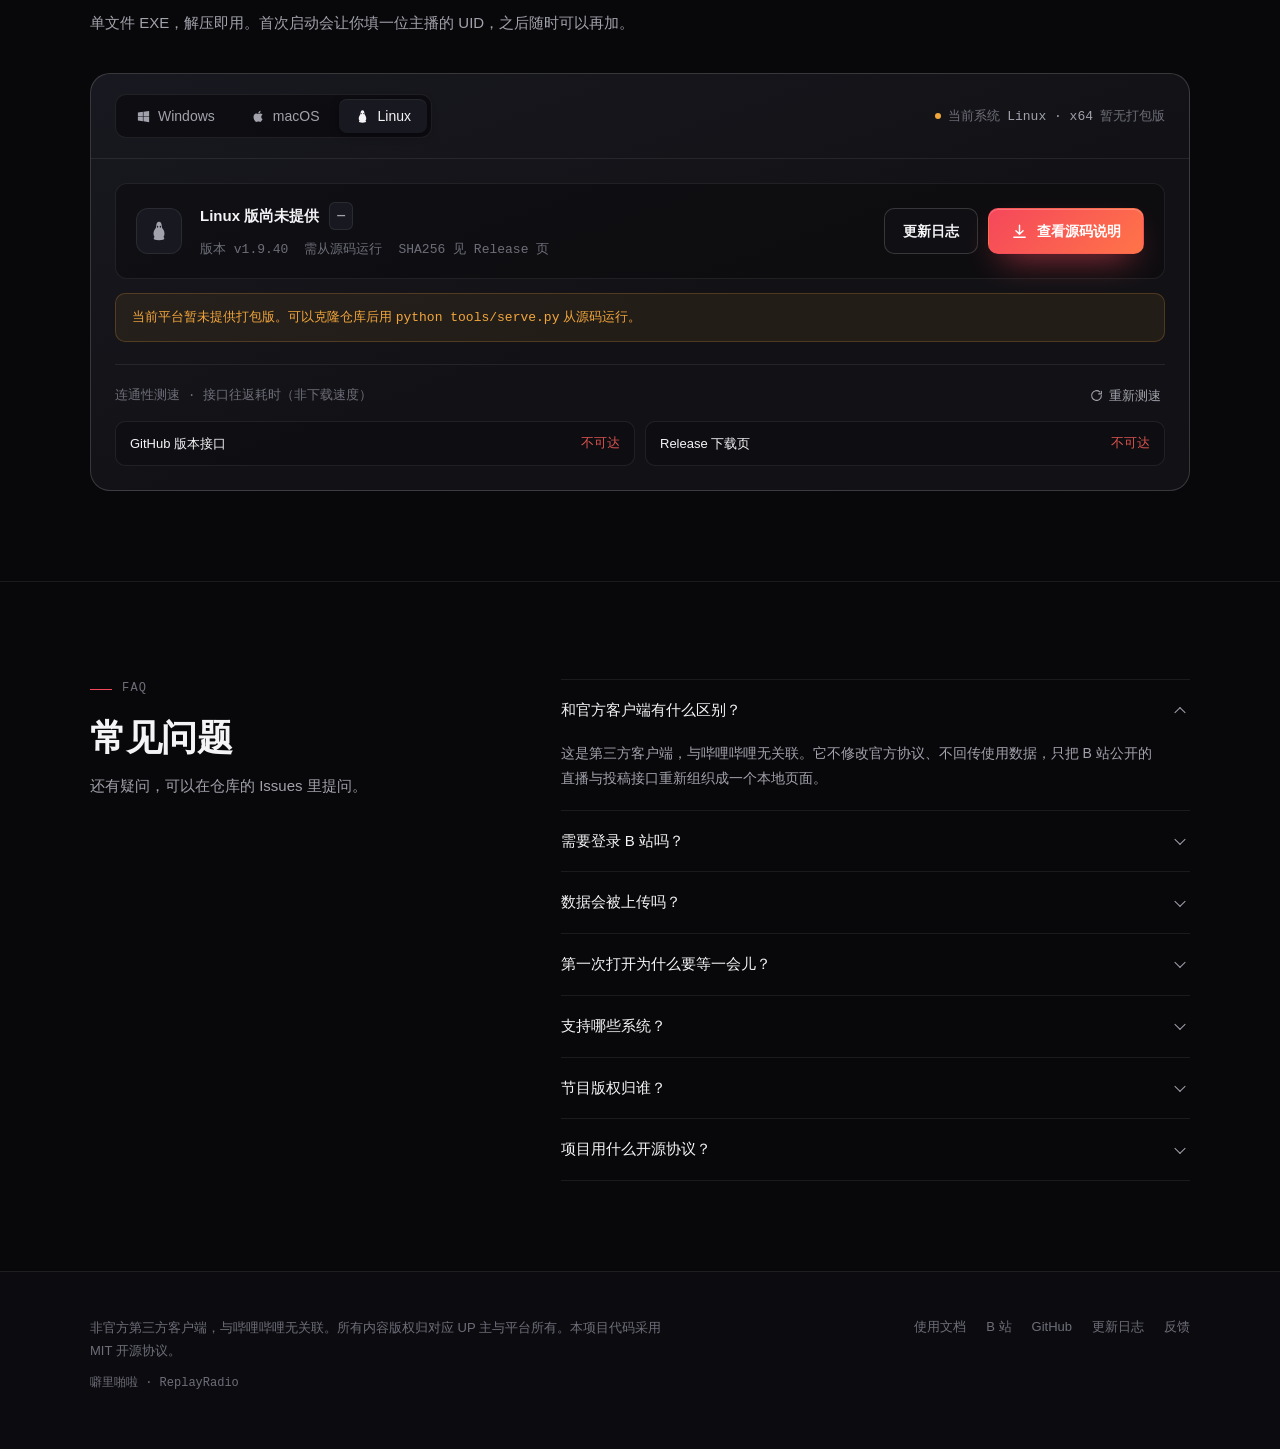
==== commit ca27f6c9: "fix: 直播间音量设置的保存/读取/恢复统一到 volRestore，刷新与重开流后不再被重置" ====
--- a/site/index.html
+++ b/site/index.html
@@ -621,7 +621,7 @@
 
   /* ⚠️ 发版时只改这三行：版本号 / 安装包体积。下载地址与文件名会自动拼出来。
      改完记得同步 index.html 顶部静态文案里的 v1.0.35（无 JS 时显示）。 */
-  var VERSION = "1.9.39";
+  var VERSION = "1.9.40";
   var ASSET_SIZE_MB = 53;
   var ASSET_NAME = "ReplayRadio-v" + VERSION + ".exe";
   var ASSET_URL = "https://github.com/" + REPO + "/releases/download/v" + VERSION + "/" + ASSET_NAME;
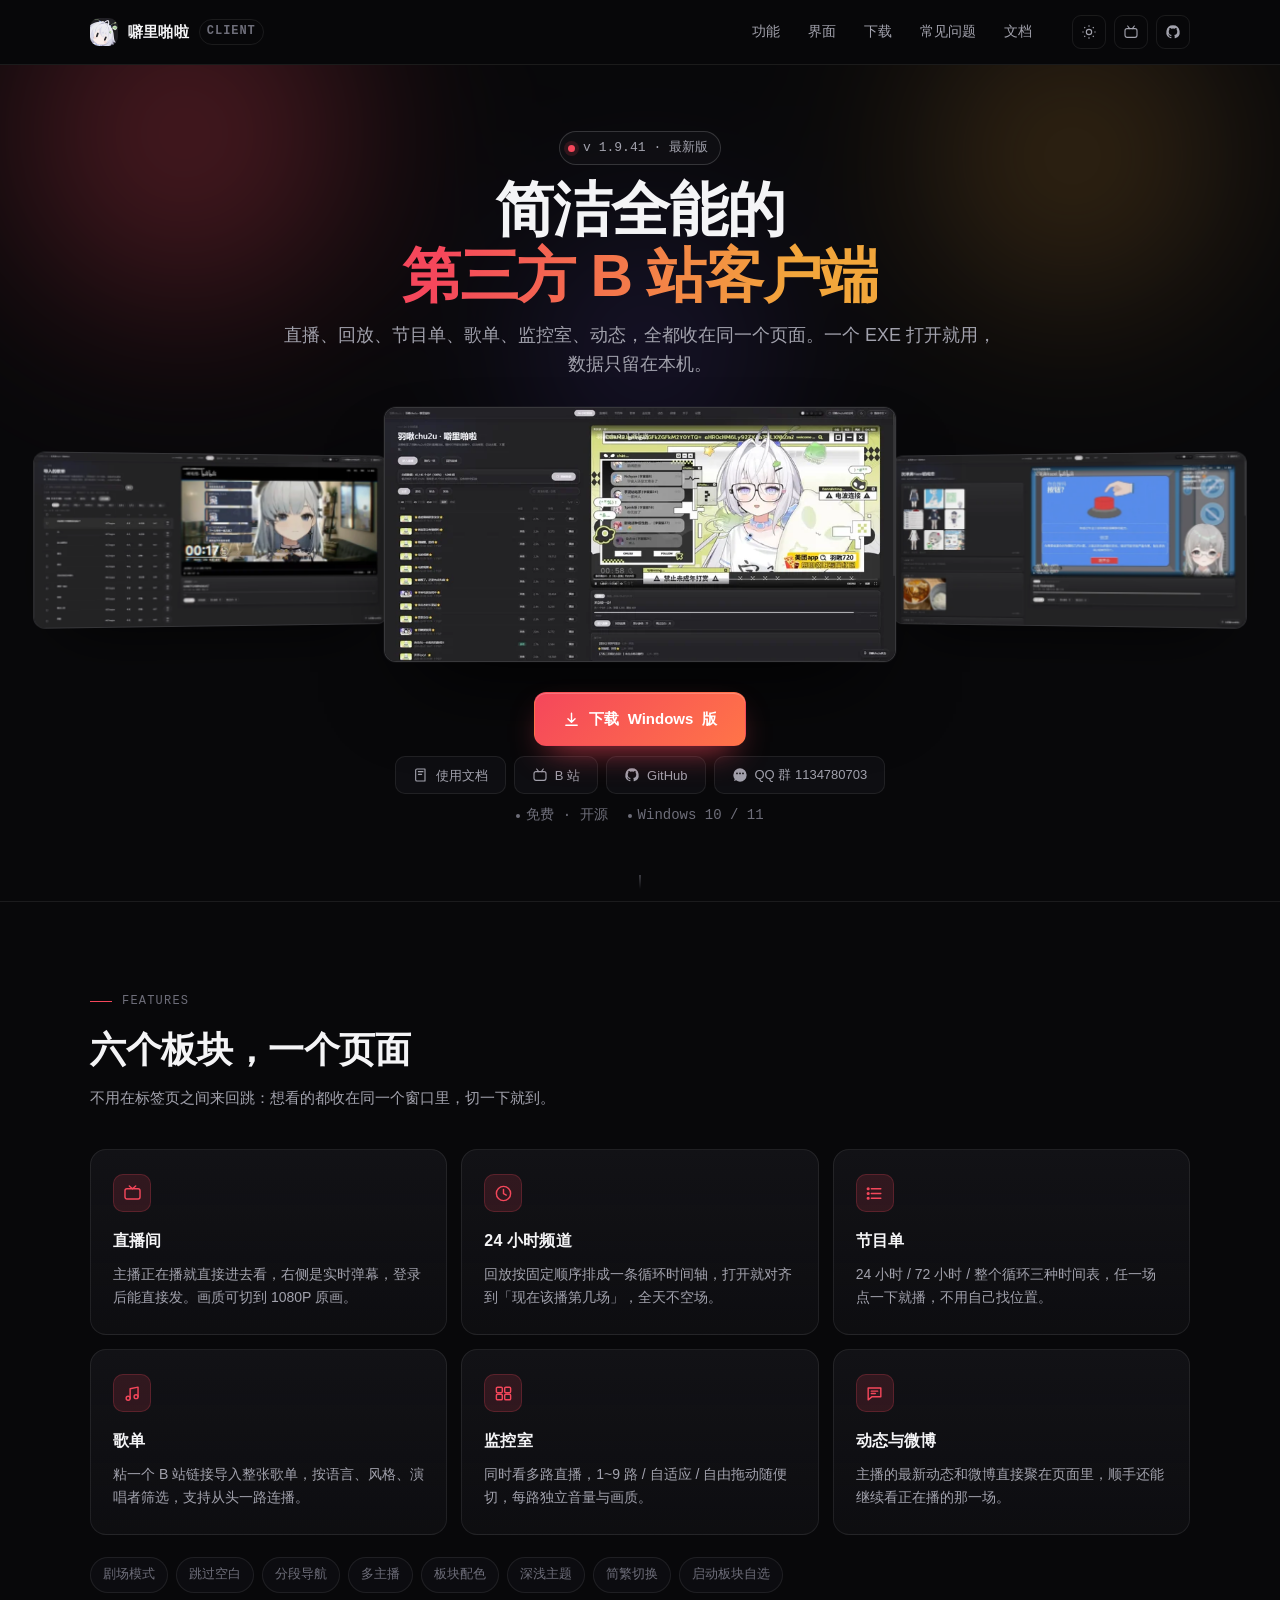
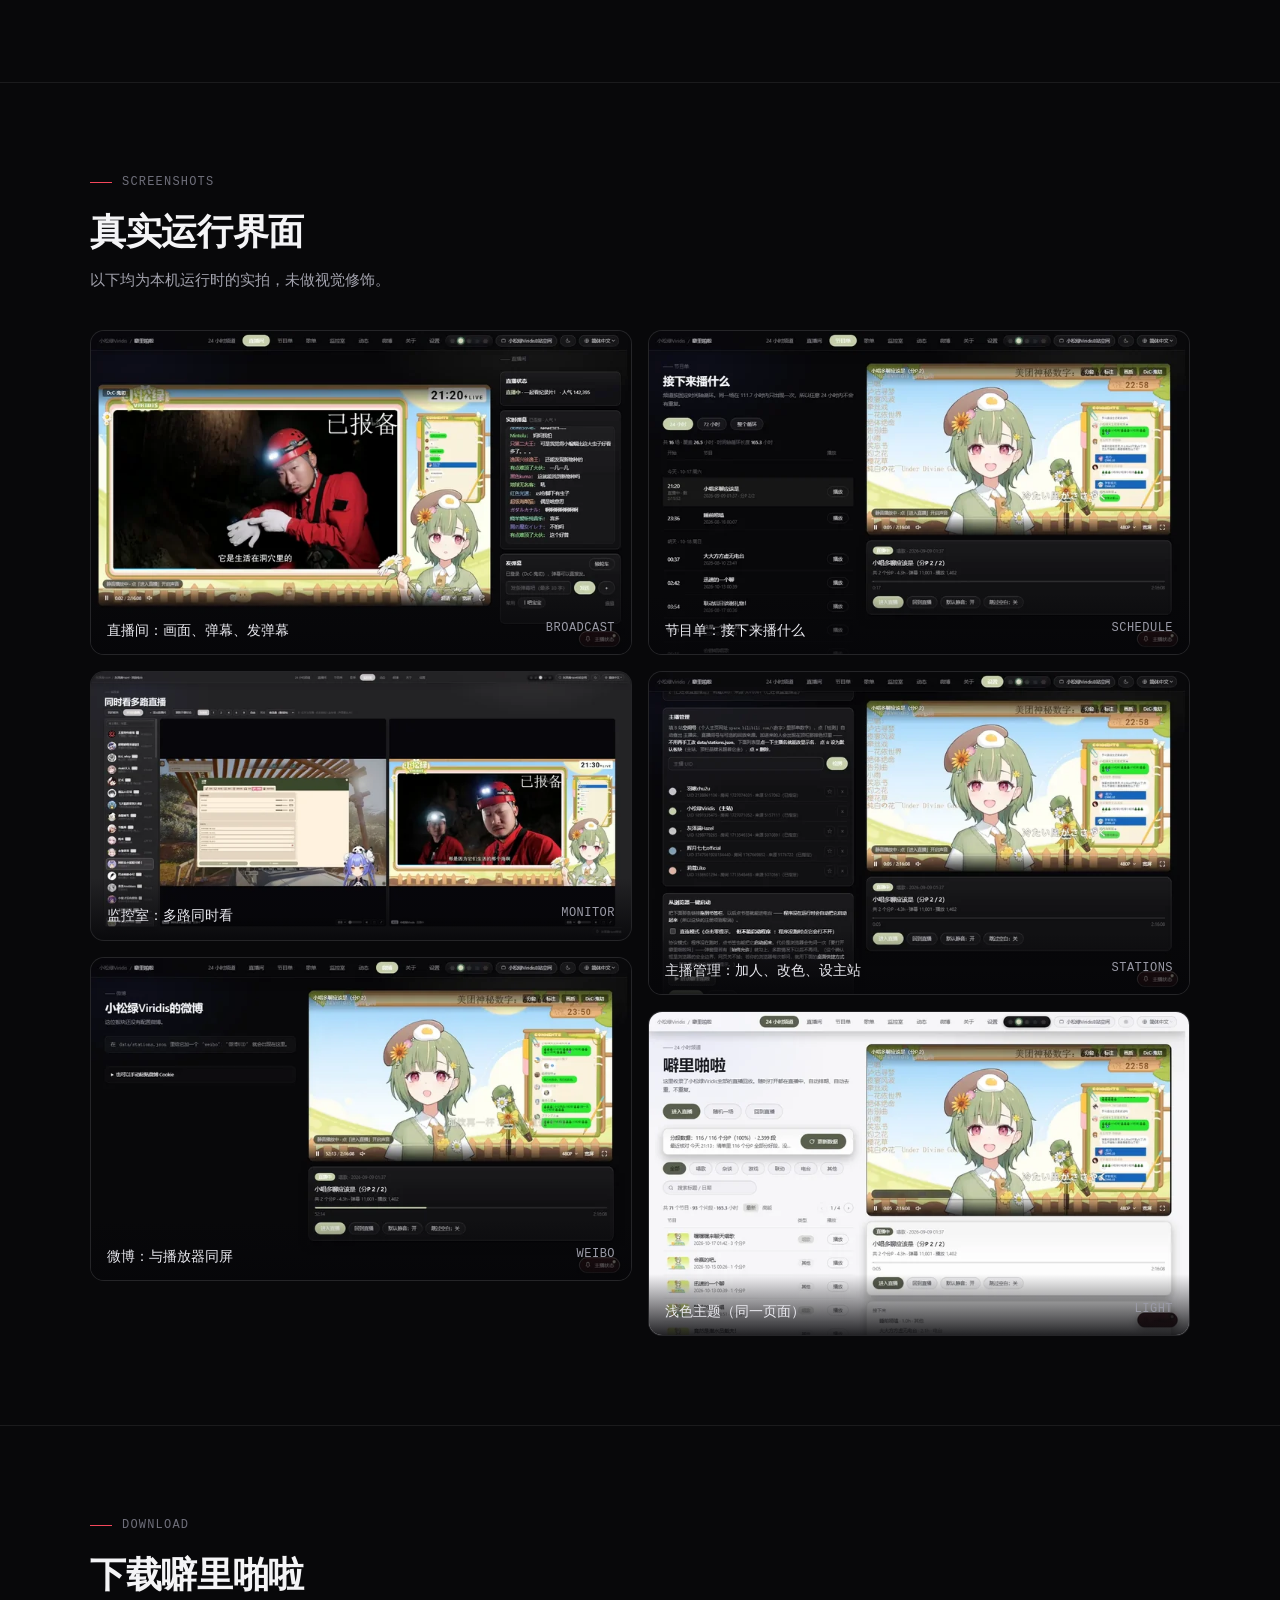
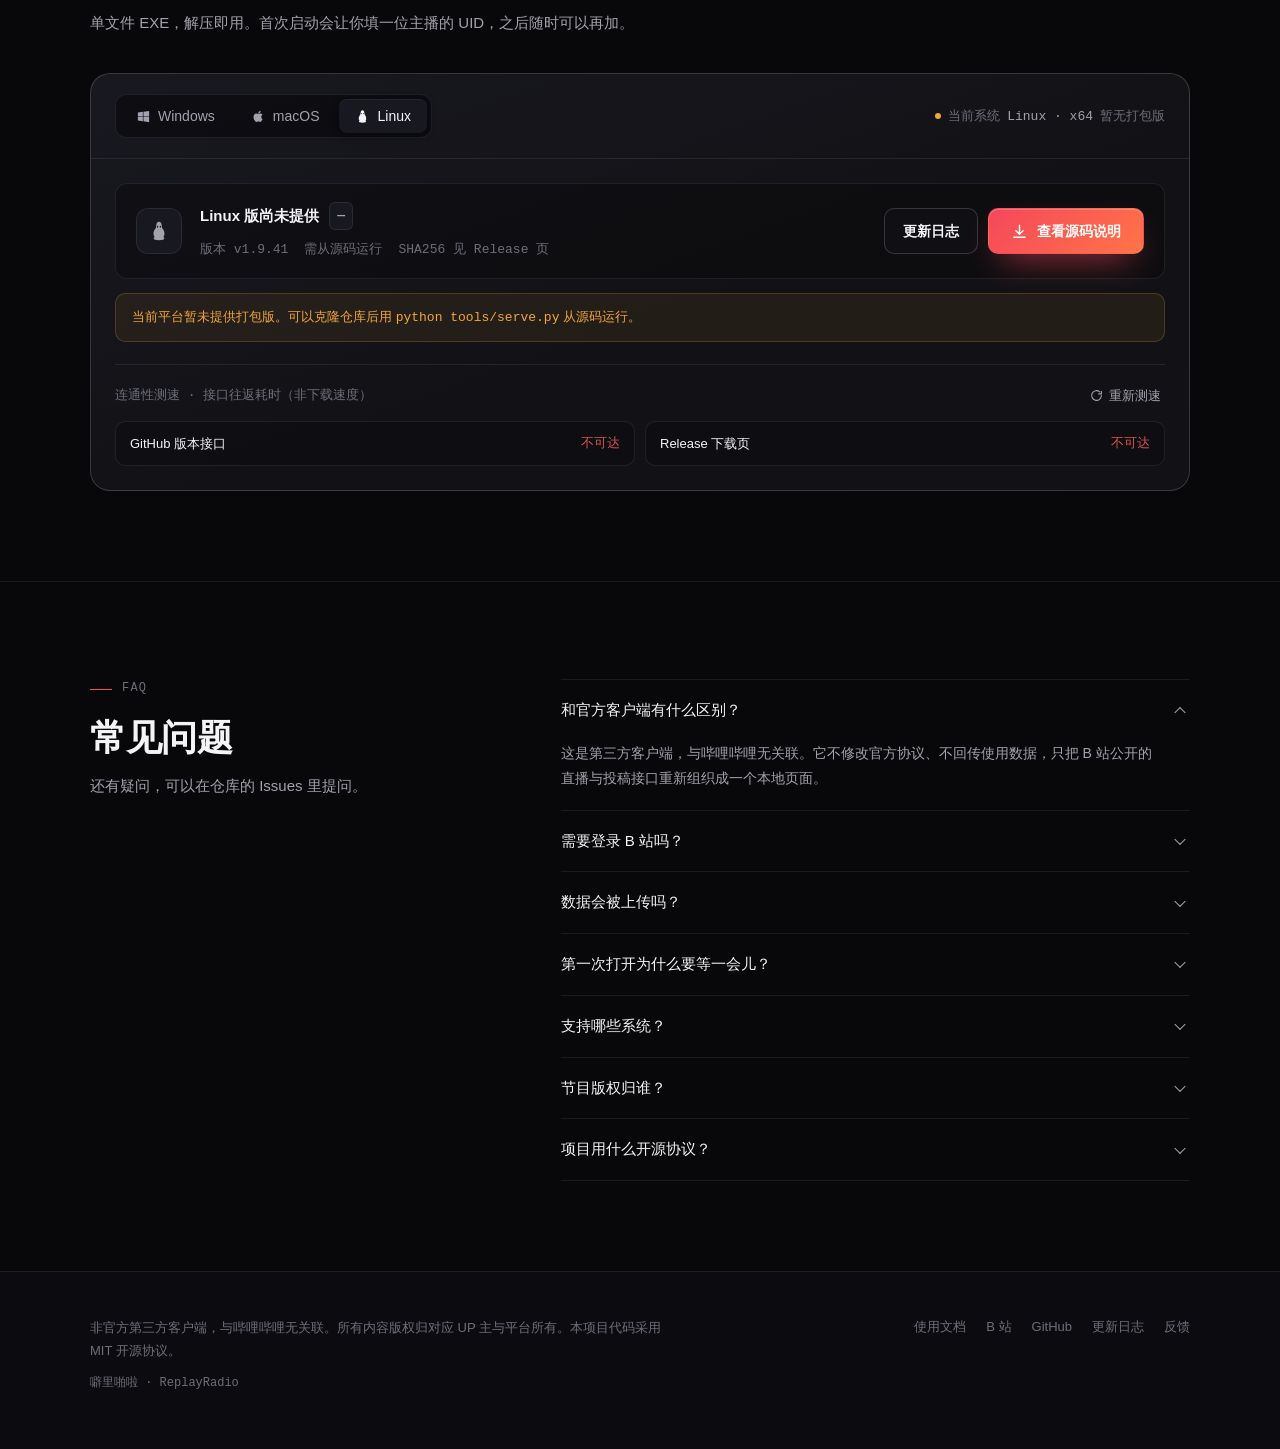
==== commit 6a5e5821: "fix: 监控室单路音量落盘并在建格子时回填，刷新开播状态/刷新网页后不再归零" ====
--- a/site/index.html
+++ b/site/index.html
@@ -621,7 +621,7 @@
 
   /* ⚠️ 发版时只改这三行：版本号 / 安装包体积。下载地址与文件名会自动拼出来。
      改完记得同步 index.html 顶部静态文案里的 v1.0.35（无 JS 时显示）。 */
-  var VERSION = "1.9.40";
+  var VERSION = "1.9.41";
   var ASSET_SIZE_MB = 53;
   var ASSET_NAME = "ReplayRadio-v" + VERSION + ".exe";
   var ASSET_URL = "https://github.com/" + REPO + "/releases/download/v" + VERSION + "/" + ASSET_NAME;
